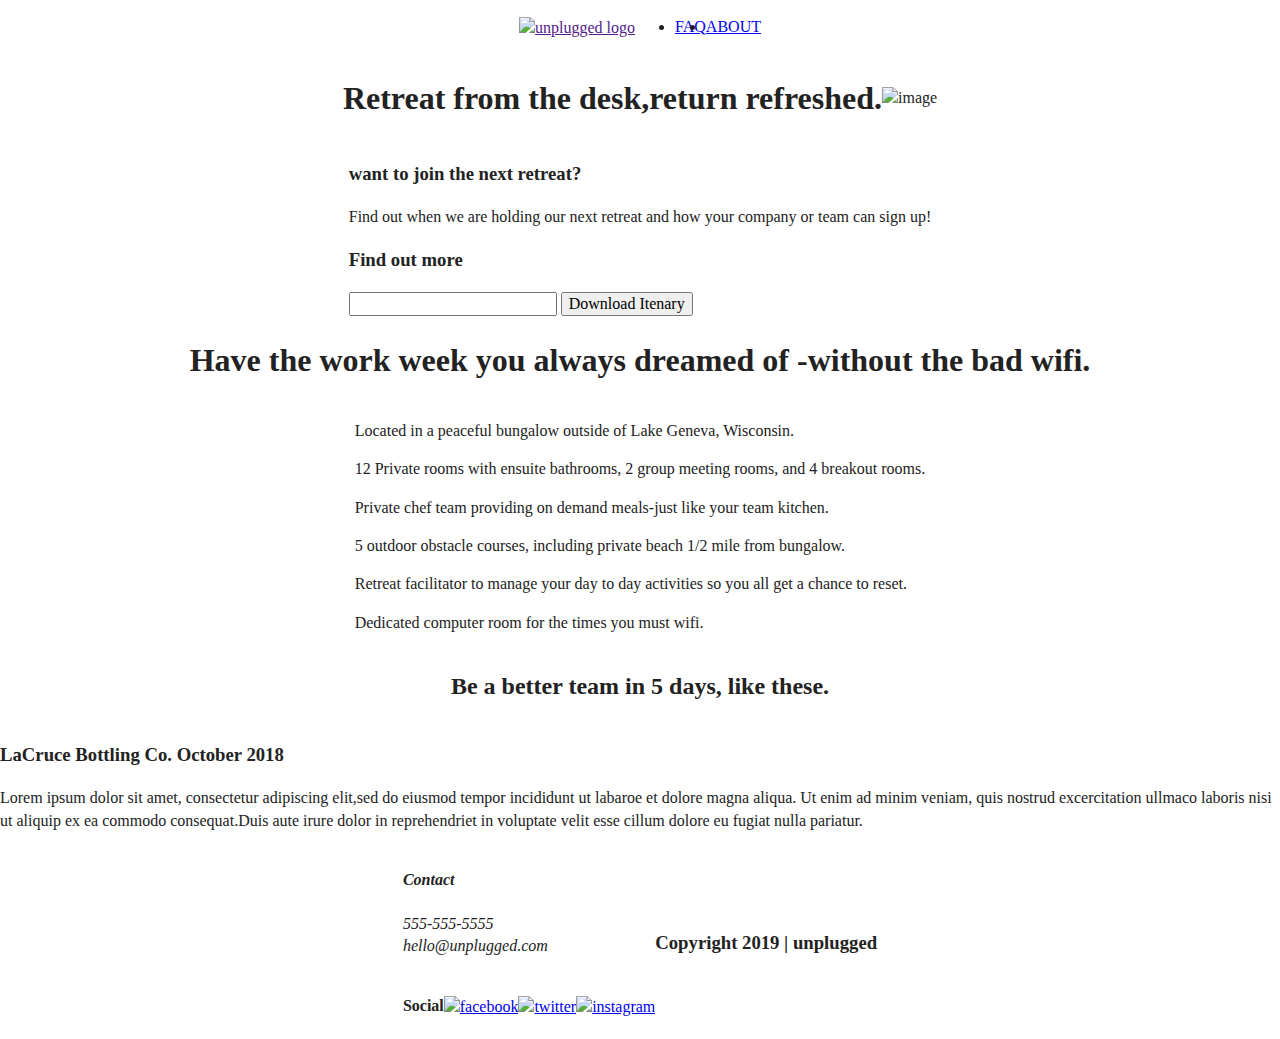
==== index.html @ a6957445 "Updated home, faq,about and css pages" ====
<!doctype html>
<html class="no-js" lang="">

<head>
  <meta charset="utf-8">
  <title></title>
  <meta name="description" content="">
  <meta name="viewport" content="width=device-width, initial-scale=1">

  <meta property="og:title" content="">
  <meta property="og:type" content="">
  <meta property="og:url" content="">
  <meta property="og:image" content="">

  <link rel="manifest" href="site.webmanifest">
  <link rel="apple-touch-icon" href="icon.png">
  <!-- Place favicon.ico in the root directory -->

  <link rel="stylesheet" href="css/normalize.css">
  <link rel="stylesheet" href="css/main.css">

  <meta name="theme-color" content="#fafafa">
</head>

<body>

        <header>    
            <div class="content-wrapper">
            <a href=""><img scr="" alt="unplugged logo"></a>  
            <div class="header-divider"></div>
            <nav>
            <ul>
                   <li><a href="faq/index.html" target="_blank">FAQ</a></li>
                   <li><a href="about/index.html" target="_blank">ABOUT</a></li>
            </ul>
            </nav>
            </div>
       </header>

        <main>

            <section class="hero-area">
                <div class="content-wrapper">  
               <h1>Retreat from the desk,return refreshed.</h1>
               <img  scr="img/image.png" alt="image"  />
               </div>
            </section>
             
              <aside>
                <div class="content-wrapper">
                  
                  <div  class="form-description">
                   <h3>want to join the next retreat?</h3>
                  <p>Find out when we are holding our next retreat and how your company or team can sign up!</p>
                  <h3>Find out more</h3>
                  <input type="text" name="name" vlue="email address">
                  <input type="button" value="Download Itenary">
                </div>
              </div>
            </aside><!-- aside content wrapper ends -->


            <section class="features">
                <div class="content-wrapper">
                  <h1>Have the work week you always dreamed of -without the bad wifi.</h1>
                      <div class="features-item"> 
                         <article>
                            <p class="fontawesome-icon"></p>
                            <p class="features-item-description">Located in a peaceful bungalow outside of Lake Geneva, Wisconsin.</p>
                         </article> 
                         
                          <article>
                            <p class="fontawesome-icon"></p>
                            <p class="features-item-description">12 Private rooms with ensuite bathrooms, 2 group meeting rooms, and 4 breakout rooms.</p>
                         </article>   

                          <article>
                            <p class="fontawesome-icon"></p>
                            <p class="features-item-description">Private chef team providing on demand meals-just like your team kitchen.</p>
                         </article>   

                          <article>
                            <p class="fontawesome-icon"></p>
                            <p class="features-item-description">5 outdoor obstacle courses, including private beach 1/2 mile from bungalow.</p>
                         </article>   

                          <article>
                            <p class="fontawesome-icon"></p>
                            <p class="features-item-description">Retreat facilitator to manage your day to day activities so you all get a chance to reset.</p>
                         </article> 

                         <article>
                            <p class="fontawesome-icon"></p>
                            <p class="features-item-description">Dedicated computer room for the times you must wifi.</p>
                         </article> 
                    </div>              
                </div>
               </section>

               <section class="reviews">
                    <div class="content-wrapper">
                      <h2>Be a better team in 5 days, like these.</h2>  
                      <article>
                        <div>
                        <h3>LaCruce Bottling Co.
                        October 2018</h3>
                        <p>
                         Lorem ipsum dolor sit amet, consectetur adipiscing elit,sed do eiusmod tempor incididunt ut labaroe et dolore magna aliqua. Ut enim ad minim veniam, quis nostrud excercitation ullmaco laboris nisi ut aliquip ex ea commodo consequat.Duis aute irure dolor in reprehendriet in voluptate velit esse cillum dolore eu fugiat nulla pariatur. 
                        </p>
                        </div>
                      </article>
                    </div>
                  </section>
  
        </main>  <!-- main wrapper -->

        <footer>   
          <div class="content-wrapper">     
            <div class="footer-content">    
                <address class="contact">
                  <h4>Contact</h4>
                   <p>
                   555-555-5555<br>
                  hello@unplugged.com
                  </p>
                </address>

                <div class="social">
                  <h4>Social</h4>
                  <div class="social-icons">   
                  <p><a href="https://www.facebook.com/" target="_blank"><img scr="img/facebook.png" alt="facebook"></a> </p>
                  <p> <a href="https://www.facebook.com/" target="_blank"><img scr="img/twitter.png" alt="twitter"></a> </p>
                  <p> <a href="https://www.facebook.com/" target="_blank"><img scr="img/instagram.png" alt="instagram"></a></p>
                  </div>
                </div><!---- Social Ends-->
           </div><!---- Footer-content ends-->

          </div> <!---- Footer content-wrapper ends-->  
          <div class="copyright">
                  <h3>Copyright 2019 | unplugged</h3>
          </div>
        </footer>


  <script src="js/vendor/modernizr-3.11.2.min.js"></script>
  <script src="js/plugins.js"></script>
  <script src="js/main.js"></script>

  <!-- Google Analytics: change UA-XXXXX-Y to be your site's ID. -->
  <script>
    window.ga = function () { ga.q.push(arguments) }; ga.q = []; ga.l = +new Date;
    ga('create', 'UA-XXXXX-Y', 'auto'); ga('set', 'anonymizeIp', true); ga('set', 'transport', 'beacon'); ga('send', 'pageview')
  </script>
  <script src="https://www.google-analytics.com/analytics.js" async></script>
</body>

</html>
---- css/main.css ----
/*! HTML5 Boilerplate v8.0.0 | MIT License | https://html5boilerplate.com/ */

/* main.css 2.1.0 | MIT License | https://github.com/h5bp/main.css#readme */
/*
 * What follows is the result of much research on cross-browser styling.
 * Credit left inline and big thanks to Nicolas Gallagher, Jonathan Neal,
 * Kroc Camen, and the H5BP dev community and team.
 */

/* ==========================================================================
   Base styles: opinionated defaults
   ========================================================================== */

html {
  color: #222;
  font-size: 1em;
  line-height: 1.4;
}

/*
 * Remove text-shadow in selection highlight:
 * https://twitter.com/miketaylr/status/12228805301
 *
 * Vendor-prefixed and regular ::selection selectors cannot be combined:
 * https://stackoverflow.com/a/16982510/7133471
 *
 * Customize the background color to match your design.
 */

::-moz-selection {
  background: #b3d4fc;
  text-shadow: none;
}

::selection {
  background: #b3d4fc;
  text-shadow: none;
}

/*
 * A better looking default horizontal rule
 */

hr {
  display: block;
  height: 1px;
  border: 0;
  border-top: 1px solid #ccc;
  margin: 1em 0;
  padding: 0;
}

/*
 * Remove the gap between audio, canvas, iframes,
 * images, videos and the bottom of their containers:
 * https://github.com/h5bp/html5-boilerplate/issues/440
 */

audio,
canvas,
iframe,
img,
svg,
video {
  vertical-align: middle;
}

/*
 * Remove default fieldset styles.
 */

fieldset {
  border: 0;
  margin: 0;
  padding: 0;
}

/*
 * Allow only vertical resizing of textareas.
 */

textarea {
  resize: vertical;
}

/* ==========================================================================
   Author's custom styles
   ========================================================================== */

   /*----------BASE HEADER AND FOOTER STYLES-----------*/

   header,
   footer {
    display: flex;
    justify-content: center;
    align-items: center;
    flex-flow: row wrap;
   }

  .content-wrapper{
    display: flex;
    justify-content: center;
    align-items: center;
    flex-flow: row wrap;
   }

   header nav {
    display: flex;
    justify-content: space-around;
    align-items: center;
    flex-flow: row wrap;
   }

   header nav ul {

    display: flex;
    justify-content: center;
    align-items: center;
   }

   footer .social{
     display: flex;
    justify-content: center;
    align-items: center;

   }

   footer .social-icons{
    display: flex;
    justify-content: center;
    align-items: center;
   }

   /*--------Main Area Base Styles----------*/

   .hero-area {
     display: flex;
    justify-content: center;
    align-items: center;
    flex-flow: row wrap;
   }

   aside {
     
    display: flex;
    justify-content: center;
    align-items: center;
    flex-flow: row wrap;
   }

   .features {
    display: flex;
    justify-content: center;
    align-items: center;
    flex-flow: row wrap;
   }

   .features-items{

    display: flex;
    justify-content: center;
    align-items: center;
    flex-flow: row wrap;
   }
   
   .reviews{
    display: flex;
    justify-content: center;
    align-items: center;
    flex-flow: row wrap;
   }


   /***-------- About Page-----****/

   .mission {

    display: flex;
    justify-content: center;
    align-items: center;
    flex-flow: row wrap;
   }

   .mission-content {

    display: flex;
    justify-content: center;
    align-items: center;
    flex-flow: row wrap;
   }

   .contact-section {
    display: flex;
    justify-content: center;
    align-items: center;
    flex-flow: row wrap;
   }

    /***-------- Faq's Page-----****/

   .faq {

    display: flex;
    justify-content: center;
    align-items: center;
    flex-flow: row wrap;
   }

   .faq-contact-wrapper{
    display: flex;
    justify-content: center;
    align-items: center;
    flex-flow: row wrap;
   }
/* ==========================================================================
   Helper classes
   ========================================================================== */

/*
 * Hide visually and from screen readers
 */

.hidden,
[hidden] {
  display: none !important;
}

/*
 * Hide only visually, but have it available for screen readers:
 * https://snook.ca/archives/html_and_css/hiding-content-for-accessibility
 *
 * 1. For long content, line feeds are not interpreted as spaces and small width
 *    causes content to wrap 1 word per line:
 *    https://medium.com/@jessebeach/beware-smushed-off-screen-accessible-text-5952a4c2cbfe
 */

.sr-only {
  border: 0;
  clip: rect(0, 0, 0, 0);
  height: 1px;
  margin: -1px;
  overflow: hidden;
  padding: 0;
  position: absolute;
  white-space: nowrap;
  width: 1px;
  /* 1 */
}

/*
 * Extends the .sr-only class to allow the element
 * to be focusable when navigated to via the keyboard:
 * https://www.drupal.org/node/897638
 */

.sr-only.focusable:active,
.sr-only.focusable:focus {
  clip: auto;
  height: auto;
  margin: 0;
  overflow: visible;
  position: static;
  white-space: inherit;
  width: auto;
}

/*
 * Hide visually and from screen readers, but maintain layout
 */

.invisible {
  visibility: hidden;
}

/*
 * Clearfix: contain floats
 *
 * For modern browsers
 * 1. The space content is one way to avoid an Opera bug when the
 *    `contenteditable` attribute is included anywhere else in the document.
 *    Otherwise it causes space to appear at the top and bottom of elements
 *    that receive the `clearfix` class.
 * 2. The use of `table` rather than `block` is only necessary if using
 *    `:before` to contain the top-margins of child elements.
 */

.clearfix::before,
.clearfix::after {
  content: " ";
  display: table;
}

.clearfix::after {
  clear: both;
}

/* ==========================================================================
   EXAMPLE Media Queries for Responsive Design.
   These examples override the primary ('mobile first') styles.
   Modify as content requires.
   ========================================================================== */

@media only screen and (min-width: 35em) {
  /* Style adjustments for viewports that meet the condition */
}

@media print,
  (-webkit-min-device-pixel-ratio: 1.25),
  (min-resolution: 1.25dppx),
  (min-resolution: 120dpi) {
  /* Style adjustments for high resolution devices */
}

/* ==========================================================================
   Print styles.
   Inlined to avoid the additional HTTP request:
   https://www.phpied.com/delay-loading-your-print-css/
   ========================================================================== */

@media print {
  *,
  *::before,
  *::after {
    background: #fff !important;
    color: #000 !important;
    /* Black prints faster */
    box-shadow: none !important;
    text-shadow: none !important;
  }

  a,
  a:visited {
    text-decoration: underline;
  }

  a[href]::after {
    content: " (" attr(href) ")";
  }

  abbr[title]::after {
    content: " (" attr(title) ")";
  }

  /*
   * Don't show links that are fragment identifiers,
   * or use the `javascript:` pseudo protocol
   */
  a[href^="#"]::after,
  a[href^="javascript:"]::after {
    content: "";
  }

  pre {
    white-space: pre-wrap !important;
  }

  pre,
  blockquote {
    border: 1px solid #999;
    page-break-inside: avoid;
  }

  /*
   * Printing Tables:
   * https://web.archive.org/web/20180815150934/http://css-discuss.incutio.com/wiki/Printing_Tables
   */
  thead {
    display: table-header-group;
  }

  tr,
  img {
    page-break-inside: avoid;
  }

  p,
  h2,
  h3 {
    orphans: 3;
    widows: 3;
  }

  h2,
  h3 {
    page-break-after: avoid;
  }
}
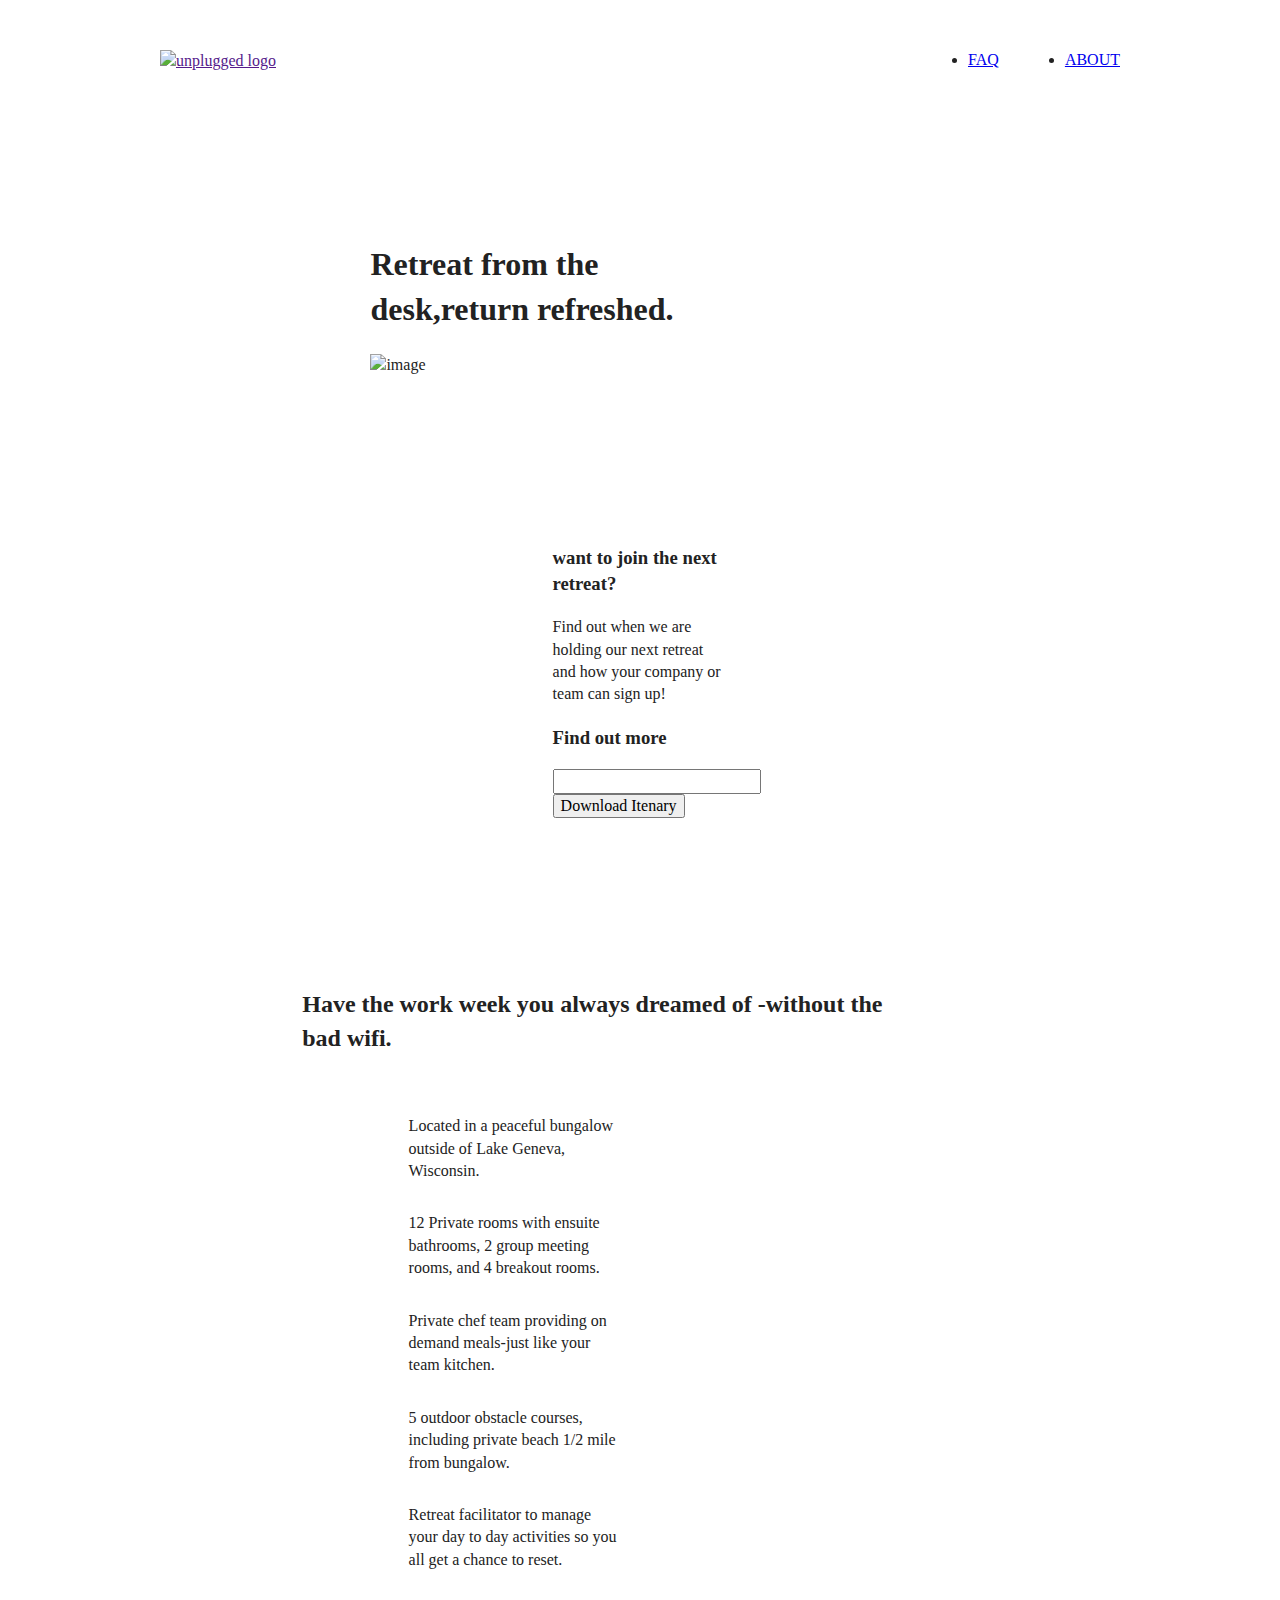
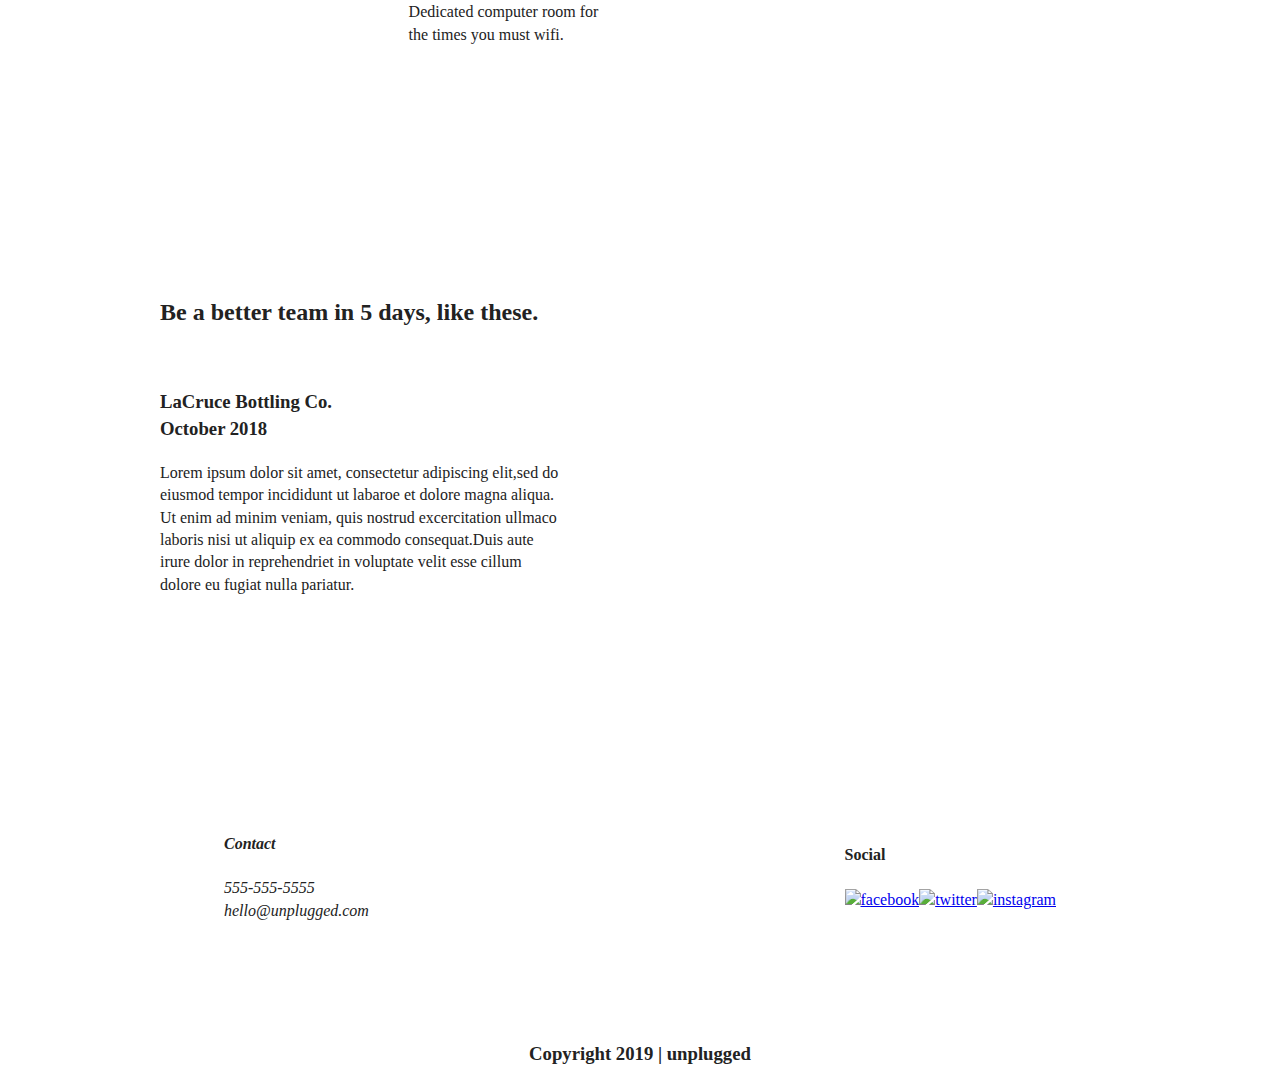
==== commit 36ff9902: "Added Desktop styles to css and modifed h2 tag in home page" ====
--- a/index.html
+++ b/index.html
@@ -62,7 +62,7 @@
 
             <section class="features">
                 <div class="content-wrapper">
-                  <h1>Have the work week you always dreamed of -without the bad wifi.</h1>
+                  <h2>Have the work week you always dreamed of -without the bad wifi.</h2>
                       <div class="features-item"> 
                          <article>
                             <p class="fontawesome-icon"></p>
--- a/css/main.css
+++ b/css/main.css
@@ -96,78 +96,134 @@
     align-items: center;
     flex-flow: row wrap;
    }
-
-  .content-wrapper{
-    display: flex;
-    justify-content: center;
-    align-items: center;
-    flex-flow: row wrap;
-   }
-
+   
+   header {
+    padding: 15px 0;
+   } 
+
+  header .content-wrapper{
+    display: flex;
+    justify-content: center;
+    align-items: center;
+    flex-flow: row wrap;
+    margin: 0;
+   }
+   
+   .header-divider{
+
+       width:100%;
+       height:1px;
+       margin:10px 0 20px 0;
+   }
    header nav {
     display: flex;
     justify-content: space-around;
     align-items: center;
     flex-flow: row wrap;
+    width:60%;
    }
 
    header nav ul {
 
     display: flex;
-    justify-content: center;
-    align-items: center;
-   }
-
-   footer .social{
-     display: flex;
-    justify-content: center;
-    align-items: center;
-
-   }
+    justify-content: space-around;
+    width: 100%;
+   }
+   
+   footer {
+    flex-direction: column;
+   }
+
+   footer p {
+    margin:0;
+   }
+   
+    footer .content-wrapper {
+    width: 55%;
+    margin:  50px 0;
+  }
+
+  footer.contact {
+    margin-bottom: 50px;
+  }
 
    footer .social-icons{
     display: flex;
-    justify-content: center;
-    align-items: center;
+    justify-content: space-around;
+    align-items: center;
+   }
+
+   footer .social-icons p {
+    display: flex;
+    justify-content: space-around;
+    align-items: center;
+   }
+
+   footer.copyright {
+    margin: 20px 0;
+
    }
 
    /*--------Main Area Base Styles----------*/
-
+   
+   /********Hero Area******/
    .hero-area {
      display: flex;
     justify-content: center;
-    align-items: center;
-    flex-flow: row wrap;
-   }
-
-   aside {
-     
-    display: flex;
-    justify-content: center;
-    align-items: center;
-    flex-flow: row wrap;
-   }
-
+    flex-flow: row wrap;
+   }
+   
+   /******Aside Area******/
+   aside {   
+    display: flex;
+    justify-content: center;
+    align-items: center;
+    flex-flow: row wrap;
+   }
+    
+
+    /*****Features******/
    .features {
     display: flex;
     justify-content: center;
-    align-items: center;
-    flex-flow: row wrap;
-   }
-
-   .features-items{
-
-    display: flex;
-    justify-content: center;
-    align-items: center;
-    flex-flow: row wrap;
-   }
-   
+    flex-flow: row wrap;
+   }
+   
+   .features h2 {
+    margin-bottom: 60px;
+   } 
+
+   .features article{
+    width: 63%;
+    margin: 30px 0;
+   }
+
+   .features .features-items{
+
+    display: flex;
+    justify-content: center;
+    align-items: center;
+    flex-flow: row wrap;
+   }
+   
+   .features p{
+    margin: 0;
+   }
+
+   /******Reviews********/
    .reviews{
     display: flex;
     justify-content: center;
-    align-items: center;
-    flex-flow: row wrap;
+    flex-flow: row wrap;
+   }
+   
+   .reviews h2 {
+    margin-bottom: 40px;
+   }
+   
+   .reviews h3 {
+    width:55%;
+    margin: 20px 0;
    }
 
 
@@ -181,22 +237,17 @@
     flex-flow: row wrap;
    }
 
-   .mission-content {
-
-    display: flex;
-    justify-content: center;
-    align-items: center;
-    flex-flow: row wrap;
-   }
-
    .contact-section {
     display: flex;
     justify-content: center;
     align-items: center;
     flex-flow: row wrap;
    }
-
-    /***-------- Faq's Page-----****/
+   
+   .contact-content p {
+  margin: 0;
+} 
+  /***-------- Faq's Page-----****/
 
    .faq {
 
@@ -206,12 +257,21 @@
     flex-flow: row wrap;
    }
 
-   .faq-contact-wrapper{
-    display: flex;
-    justify-content: center;
-    align-items: center;
-    flex-flow: row wrap;
-   }
+   .faq .contact-wrapper{
+    margin: 50px 0 0 0;
+    display: flex;
+    justify-content: center;
+    align-items: center;
+    flex-flow: row wrap;
+   }
+
+   .faq h2 {
+  margin-bottom: 40px;
+}
+
+.faq-content {
+  margin-bottom: 50px;
+}
 /* ==========================================================================
    Helper classes
    ========================================================================== */
@@ -300,15 +360,197 @@
    Modify as content requires.
    ========================================================================== */
 
-@media only screen and (min-width: 35em) {
-  /* Style adjustments for viewports that meet the condition */
-}
-
-@media print,
-  (-webkit-min-device-pixel-ratio: 1.25),
-  (min-resolution: 1.25dppx),
-  (min-resolution: 120dpi) {
-  /* Style adjustments for high resolution devices */
+@media only screen and (min-width:768px){
+
+  /*TABLET STYLES GO HERE*/
+
+   .content-wrapper {
+        max-width: 640px;
+        margin: 100px 0;
+    }
+
+    /* Header */
+ 
+    header {
+      
+       justify-content: space-around;
+       padding: 33px 0;
+    }
+ 
+    header .content-wrapper {
+        width:100%;
+        justify-content: space-between;
+    }
+ 
+    header nav {
+      
+        width:20%; 
+    }
+ 
+    header nav ul {
+     justify-content: space-between;
+    }
+ 
+    .header-divider {
+        display: none;
+    }
+ 
+    /* Hero Area */
+ 
+    /* Aside */
+    aside .content-wrapper {
+        margin: 50px 0;
+        display: flex;
+        justify-content: space-between;
+        flex-flow:row wrap; 
+    }
+ 
+    aside .content-wrapper .form-description,
+    aside .content-wrapper .form {        
+        width: 40%;       
+        margin: 0;
+    }
+ 
+    /* Features */
+ 
+    .features article {
+      display: flex;
+      justify-content: center;
+      align-items: center;
+      flex-flow: column; wrap;
+      flex-basis: 50%;
+ 
+    }
+ 
+    .features .features-item-description {
+        width: 50%;
+    }
+ 
+    /* Reviews */
+    .reviews article {
+
+      display: flex;
+      justify-content: space-between;
+ 
+    }
+    
+    .reviews article div {
+        width: 49%;       
+    }
+ 
+    /* Footer */
+    footer .content-wrapper {
+        width: 65%;
+        margin: 100px 0;
+    }
+    
+    .footer-content {
+
+      display: flex;
+      justify-content: space-between;
+      align-items: center;
+    }
+ 
+    footer .contact {
+        margin-bottom: 0;
+    }
+ 
+    footer .copyright{
+
+      }
+
+     /*About Page*/
+
+     .mission-content {
+        display:flex;
+        justify-content: space-between;
+        align-items: center;
+        padding-top: 20px;
+    }
+ 
+    .mission-content p {
+        width: 45%;
+    }
+ 
+    .contact-section .content-wrapper h2 {
+        width:80%;
+    }
+ 
+    .contact-content {
+        display:flex;
+        justify-content:space-between;
+        align-items:flex-start;
+      }
+
+      /*Faq Page*/
+
+      .faq .content-wrapper {
+        justify-content: space-between;
+    }
+    
+    .faq-content {
+        flex-basis: 40%;
+    }
+
+    .faq h2 {
+        width: 100%;
+    }
+}
+
+
+
+@media only screen and (min-width:1200px){
+  /*Desktop Styles Go Here*/
+
+ .content-wrapper {
+         max-width: 960px;
+    }
+ 
+     /* Hero */
+    .hero-area h1 {
+        width: 60%;
+    }
+ 
+    /* Aside */
+    aside .content-wrapper {
+        justify-content:space-around;
+    }
+ 
+    aside .content-wrapper .form-description,
+    aside .content-wrapper .form {
+        width:30%;
+    }
+ 
+    /* Features */
+    .features h2 {
+        width:90%; 
+    }
+ 
+    .features article {
+        flex-basis: 33%;
+    }
+ 
+    /* Reviews */ 
+    .reviews article div {
+        width: 42%;
+    }
+ 
+/* ==========================================================================
+   About Page
+   ========================================================================== */
+    .mission h2,
+    .contact-section .content-wrapper h2 {
+        width: 95%;
+    }
+ 
+/* ==========================================================================
+   FAQ Page
+   ========================================================================== */
+    .faq h2 {
+        width: 100%;
+    }
+ 
+
 }
 
 /* ==========================================================================
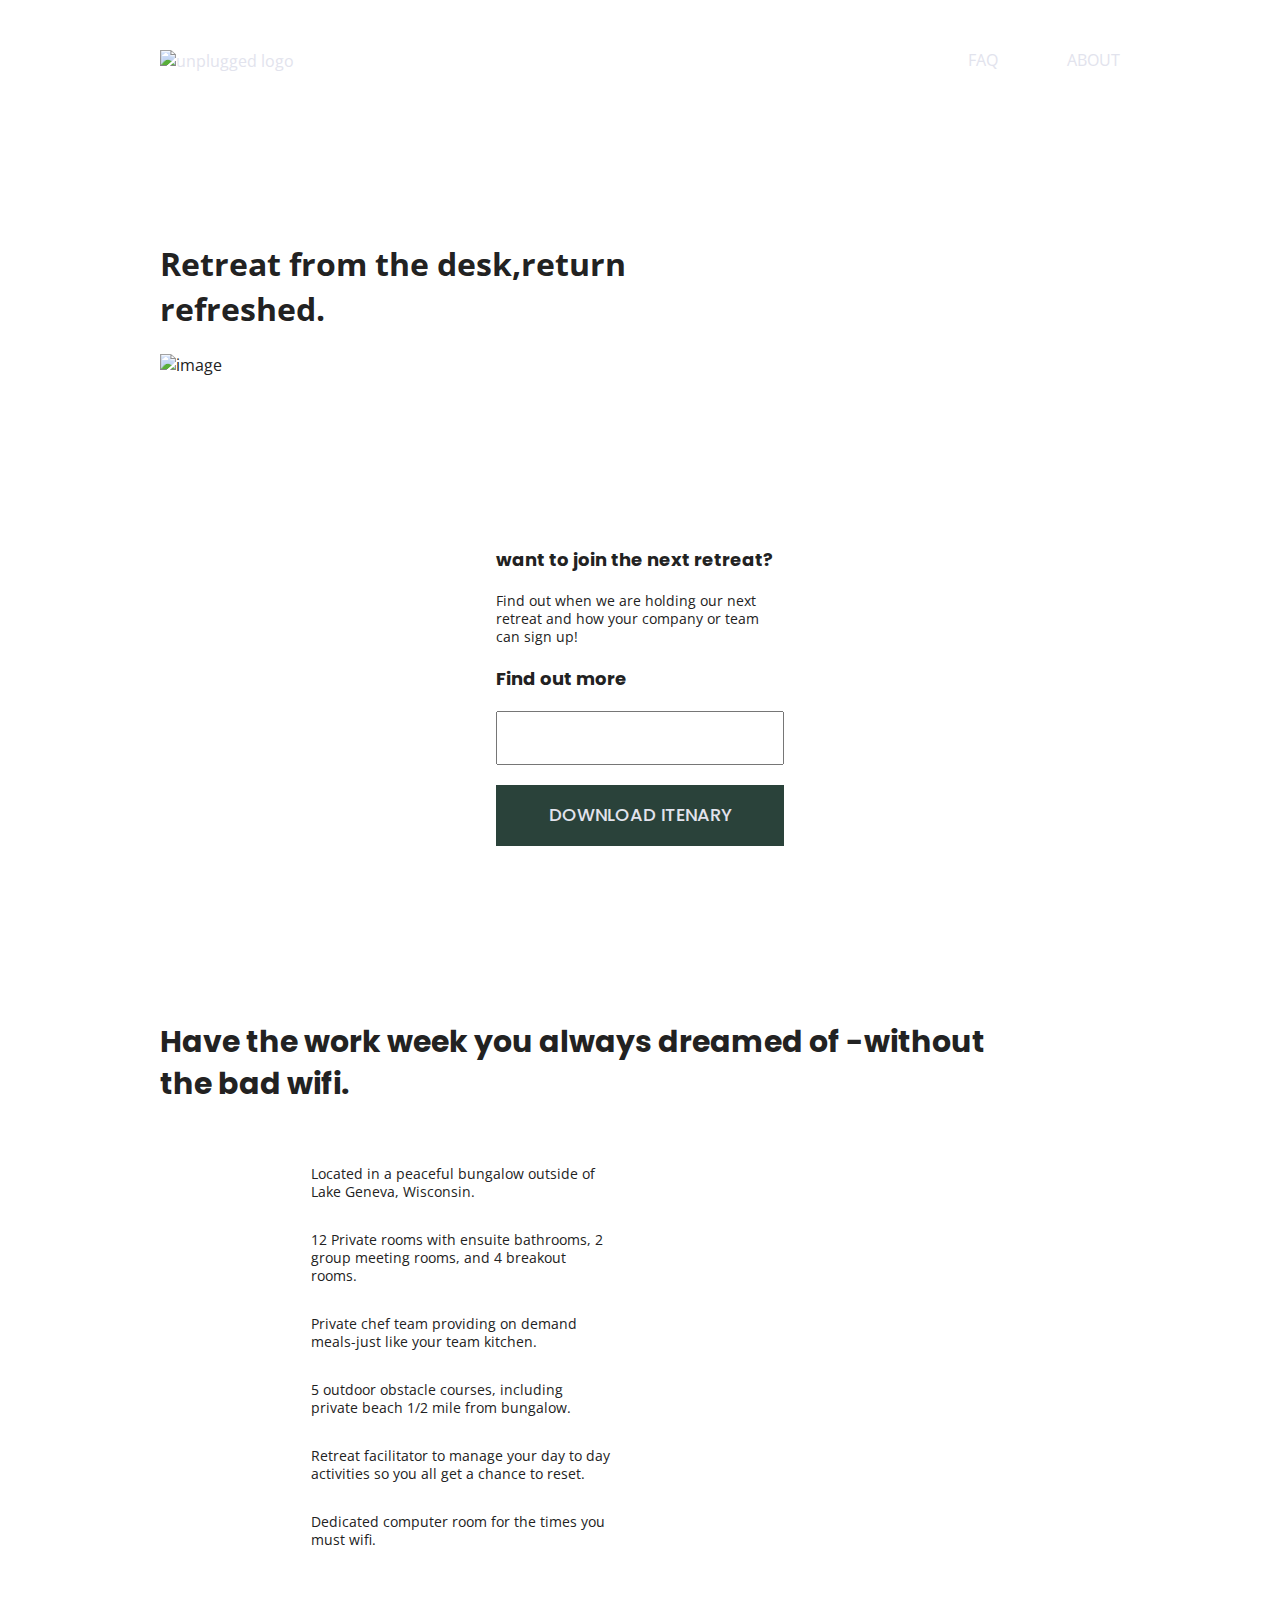
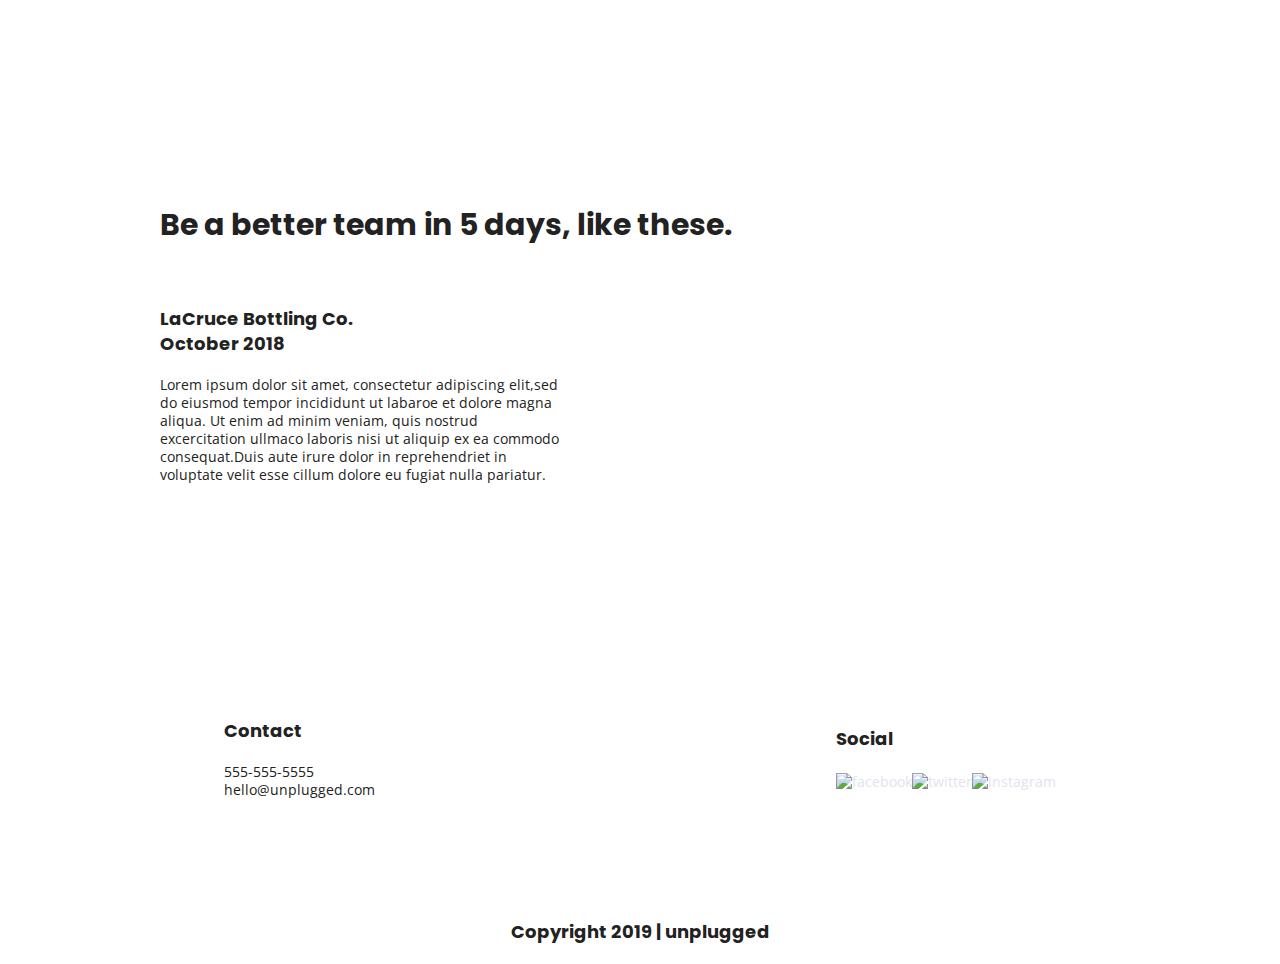
==== commit effb5967: "Added Styles to css" ====
--- a/index.html
+++ b/index.html
@@ -20,6 +20,8 @@
   <link rel="stylesheet" href="css/main.css">
 
   <meta name="theme-color" content="#fafafa">
+  <!-- Google Fonts -->
+<link href="https://fonts.googleapis.com/css?family=Open+Sans:400,700|Poppins:500,700" rel="stylesheet">
 </head>
 
 <body>
--- a/css/main.css
+++ b/css/main.css
@@ -86,6 +86,68 @@
 /* ==========================================================================
    Author's custom styles
    ========================================================================== */
+
+   /* General Styles */
+ 
+html {
+  font-size: 16px;
+}
+ 
+body {
+    font-family: 'Open Sans', sans-serif;
+    font-size: 1em;
+    text-align: left;
+}
+ 
+ul, 
+ol {
+ 
+ list-style: none;
+}
+ 
+a {
+   color: #e2e3ed;
+   text-decoration: none;
+  
+}
+ 
+h2 {
+   font-family: 'Poppins', sans-serif;
+   font-size: 1.875em;
+}
+ 
+h3, 
+h4 {
+  font-family: 'Poppins', sans-serif;
+  margin:20px 0;
+  font-size: 1.125em;
+}
+ 
+p {
+  font-size: 0.875em;
+  line-height: 1.285;
+  
+}
+ 
+img {
+ 
+}
+ 
+figure {
+ 
+}
+ 
+address {
+
+  font-style: normal;
+ 
+}
+ 
+.content-wrapper {
+  width:90%;
+  margin:50px 0;
+ 
+}
 
    /*----------BASE HEADER AND FOOTER STYLES-----------*/
 
@@ -354,6 +416,32 @@
   clear: both;
 }
 
+aside .form {
+  margin-top: 30px;
+}
+ 
+input[type=text] {
+  box-sizing: border-box;
+  width: 100%;
+  color: #2a423a;
+  font-style: italic;
+  padding: 1em;
+}
+ 
+input[type=button] {
+  width: 100%;
+  padding: 20px 0;
+  margin-top: 20px;
+  background-color: #2a423a;
+  font-family: 'Poppins', Helvetica, Arial, sans-serif;
+  font-weight: 500;
+  font-size: 1.125em;
+  color: #e2e3ed;
+  border: none;
+  text-align: center;
+  text-transform: uppercase;
+}
+
 /* ==========================================================================
    EXAMPLE Media Queries for Responsive Design.
    These examples override the primary ('mobile first') styles.
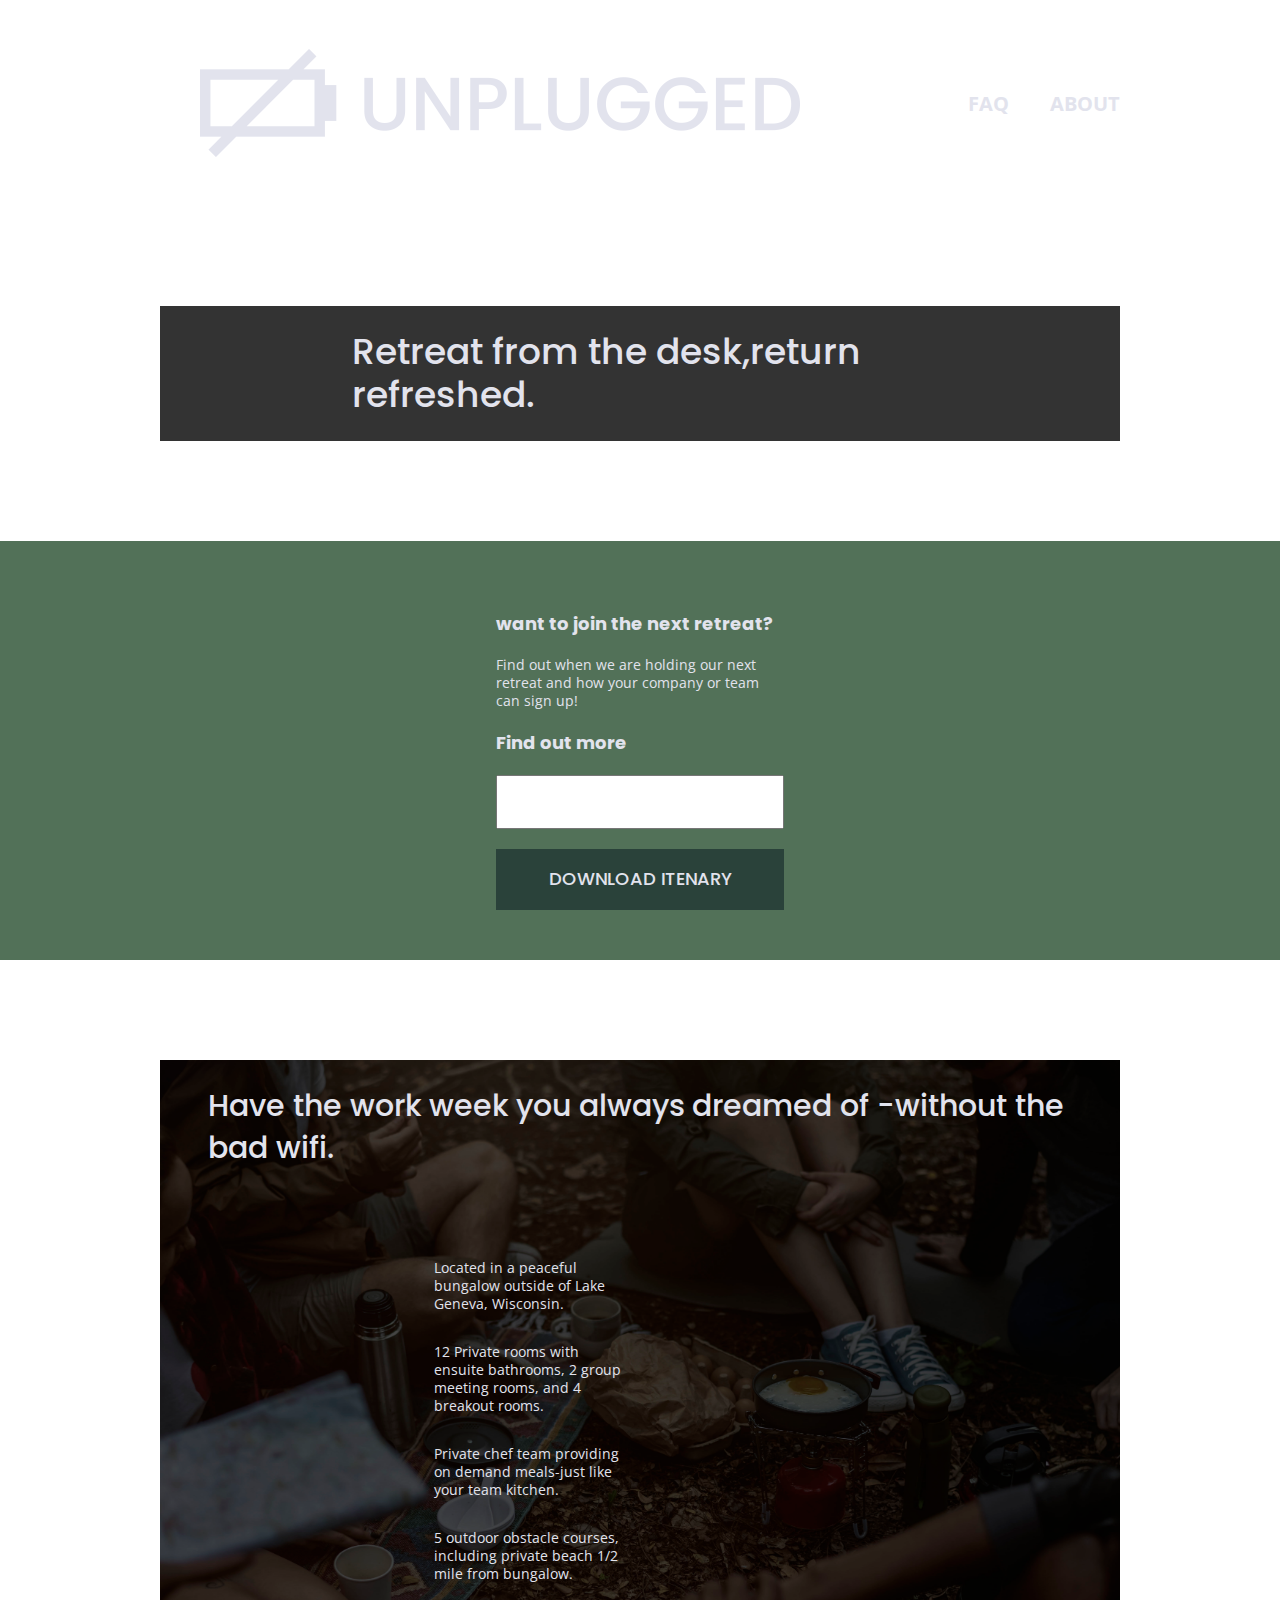
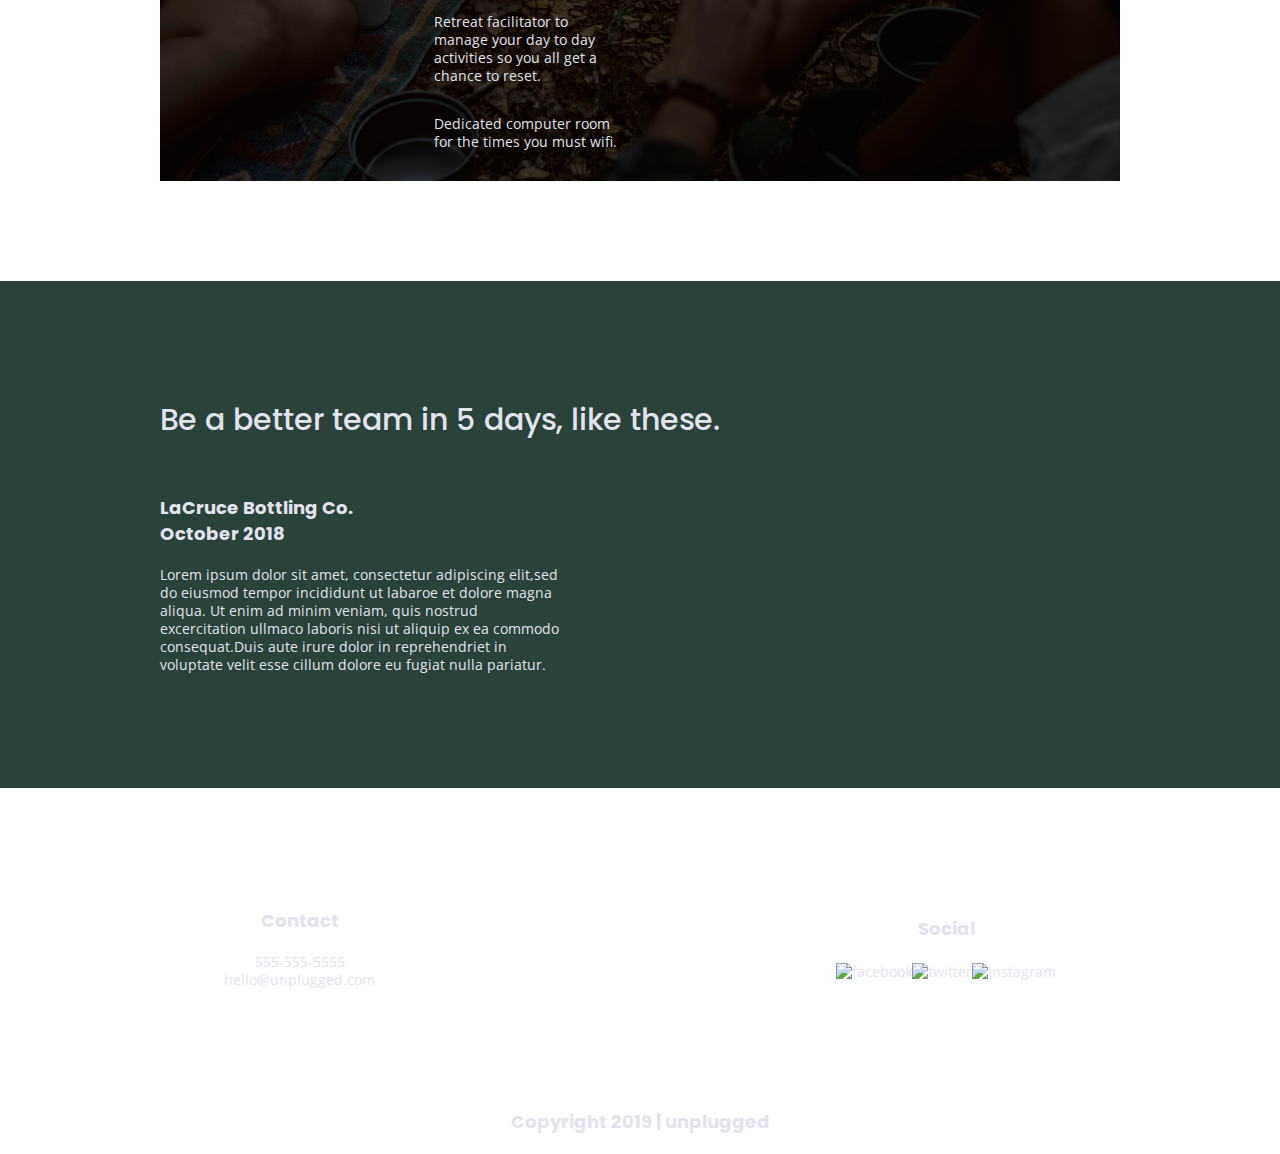
==== commit 9d925d7c: "Adding Image Styles and Images" ====
--- a/index.html
+++ b/index.html
@@ -28,7 +28,9 @@
 
         <header>    
             <div class="content-wrapper">
-            <a href=""><img scr="" alt="unplugged logo"></a>  
+              <figure>
+            <a href=""><img src="img/unpluggedlogo.png" alt="unplugged logo"></a> 
+            </figure> 
             <div class="header-divider"></div>
             <nav>
             <ul>
@@ -43,8 +45,7 @@
 
             <section class="hero-area">
                 <div class="content-wrapper">  
-               <h1>Retreat from the desk,return refreshed.</h1>
-               <img  scr="img/image.png" alt="image"  />
+               <h1>Retreat from the desk,return refreshed.</h1>         
                </div>
             </section>
              
@@ -130,9 +131,9 @@
                 <div class="social">
                   <h4>Social</h4>
                   <div class="social-icons">   
-                  <p><a href="https://www.facebook.com/" target="_blank"><img scr="img/facebook.png" alt="facebook"></a> </p>
-                  <p> <a href="https://www.facebook.com/" target="_blank"><img scr="img/twitter.png" alt="twitter"></a> </p>
-                  <p> <a href="https://www.facebook.com/" target="_blank"><img scr="img/instagram.png" alt="instagram"></a></p>
+                  <p><a href="https://www.facebook.com/" target="_blank"><img src="img/facebook.png" alt="facebook"></a> </p>
+                  <p> <a href="https://www.facebook.com/" target="_blank"><img src="" ="img/twitter.png" alt="twitter"></a> </p>
+                  <p> <a href="https://www.facebook.com/" target="_blank"><img src="img/instagram.png" alt="instagram"></a></p>
                   </div>
                 </div><!---- Social Ends-->
            </div><!---- Footer-content ends-->
--- a/css/main.css
+++ b/css/main.css
@@ -96,13 +96,14 @@
 body {
     font-family: 'Open Sans', sans-serif;
     font-size: 1em;
+    color: #e2e3ed;
     text-align: left;
 }
  
 ul, 
 ol {
  
- list-style: none;
+ list-style-type: none;
 }
  
 a {
@@ -113,6 +114,7 @@
  
 h2 {
    font-family: 'Poppins', sans-serif;
+   font-weight: 500;
    font-size: 1.875em;
 }
  
@@ -121,6 +123,7 @@
   font-family: 'Poppins', sans-serif;
   margin:20px 0;
   font-size: 1.125em;
+  margin: 20px 0;
 }
  
 p {
@@ -130,7 +133,7 @@
 }
  
 img {
- 
+ width:100%;
 }
  
 figure {
@@ -173,16 +176,22 @@
    
    .header-divider{
 
+       background: #3a3a3a; 
        width:100%;
        height:1px;
        margin:10px 0 20px 0;
    }
    header nav {
+
+    width: 60%;
+    font-size: 1.125em;
+    font-weight: 700;
+    text-transform: uppercase;
     display: flex;
     justify-content: space-around;
     align-items: center;
     flex-flow: row wrap;
-    width:60%;
+
    }
 
    header nav ul {
@@ -192,7 +201,13 @@
     width: 100%;
    }
    
+   header nav ul li {
+   font-size: 1.125em;
+   }
+
+
    footer {
+    text-align: center;
     flex-direction: column;
    }
 
@@ -217,7 +232,7 @@
 
    footer .social-icons p {
     display: flex;
-    justify-content: space-around;
+    justify-content: center;
     align-items: center;
    }
 
@@ -235,191 +250,37 @@
     flex-flow: row wrap;
    }
    
+   .hero-area h1 {
+  font-size: 2.25em;
+  font-family: 'Poppins', Helvetica, Arial, sans-serif;
+  font-weight: 500; 
+  line-height: 1.2; 
+  }
+   
+  .hero-area .content-wrapper {
+    
+    background: url('../img/bridge.jpg') center no-repeat #333;
+    background-size: cover; 
+    display: flex;
+    justify-content: center;
+    flex-flow: row wrap; 
+
+   }
+
+
    /******Aside Area******/
-   aside {   
+   aside {  
+    background-color: #527158;  
     display: flex;
     justify-content: center;
     align-items: center;
     flex-flow: row wrap;
    }
     
-
-    /*****Features******/
-   .features {
-    display: flex;
-    justify-content: center;
-    flex-flow: row wrap;
-   }
-   
-   .features h2 {
-    margin-bottom: 60px;
-   } 
-
-   .features article{
-    width: 63%;
-    margin: 30px 0;
-   }
-
-   .features .features-items{
-
-    display: flex;
-    justify-content: center;
-    align-items: center;
-    flex-flow: row wrap;
-   }
-   
-   .features p{
-    margin: 0;
-   }
-
-   /******Reviews********/
-   .reviews{
-    display: flex;
-    justify-content: center;
-    flex-flow: row wrap;
-   }
-   
-   .reviews h2 {
-    margin-bottom: 40px;
-   }
-   
-   .reviews h3 {
-    width:55%;
-    margin: 20px 0;
-   }
-
-
-   /***-------- About Page-----****/
-
-   .mission {
-
-    display: flex;
-    justify-content: center;
-    align-items: center;
-    flex-flow: row wrap;
-   }
-
-   .contact-section {
-    display: flex;
-    justify-content: center;
-    align-items: center;
-    flex-flow: row wrap;
-   }
-   
-   .contact-content p {
-  margin: 0;
-} 
-  /***-------- Faq's Page-----****/
-
-   .faq {
-
-    display: flex;
-    justify-content: center;
-    align-items: center;
-    flex-flow: row wrap;
-   }
-
-   .faq .contact-wrapper{
-    margin: 50px 0 0 0;
-    display: flex;
-    justify-content: center;
-    align-items: center;
-    flex-flow: row wrap;
-   }
-
-   .faq h2 {
-  margin-bottom: 40px;
-}
-
-.faq-content {
-  margin-bottom: 50px;
-}
-/* ==========================================================================
-   Helper classes
-   ========================================================================== */
-
-/*
- * Hide visually and from screen readers
- */
-
-.hidden,
-[hidden] {
-  display: none !important;
-}
-
-/*
- * Hide only visually, but have it available for screen readers:
- * https://snook.ca/archives/html_and_css/hiding-content-for-accessibility
- *
- * 1. For long content, line feeds are not interpreted as spaces and small width
- *    causes content to wrap 1 word per line:
- *    https://medium.com/@jessebeach/beware-smushed-off-screen-accessible-text-5952a4c2cbfe
- */
-
-.sr-only {
-  border: 0;
-  clip: rect(0, 0, 0, 0);
-  height: 1px;
-  margin: -1px;
-  overflow: hidden;
-  padding: 0;
-  position: absolute;
-  white-space: nowrap;
-  width: 1px;
-  /* 1 */
-}
-
-/*
- * Extends the .sr-only class to allow the element
- * to be focusable when navigated to via the keyboard:
- * https://www.drupal.org/node/897638
- */
-
-.sr-only.focusable:active,
-.sr-only.focusable:focus {
-  clip: auto;
-  height: auto;
-  margin: 0;
-  overflow: visible;
-  position: static;
-  white-space: inherit;
-  width: auto;
-}
-
-/*
- * Hide visually and from screen readers, but maintain layout
- */
-
-.invisible {
-  visibility: hidden;
-}
-
-/*
- * Clearfix: contain floats
- *
- * For modern browsers
- * 1. The space content is one way to avoid an Opera bug when the
- *    `contenteditable` attribute is included anywhere else in the document.
- *    Otherwise it causes space to appear at the top and bottom of elements
- *    that receive the `clearfix` class.
- * 2. The use of `table` rather than `block` is only necessary if using
- *    `:before` to contain the top-margins of child elements.
- */
-
-.clearfix::before,
-.clearfix::after {
-  content: " ";
-  display: table;
-}
-
-.clearfix::after {
-  clear: both;
-}
-
-aside .form {
+   aside .form{
   margin-top: 30px;
 }
- 
+
 input[type=text] {
   box-sizing: border-box;
   width: 100%;
@@ -427,7 +288,7 @@
   font-style: italic;
   padding: 1em;
 }
- 
+
 input[type=button] {
   width: 100%;
   padding: 20px 0;
@@ -442,6 +303,223 @@
   text-transform: uppercase;
 }
 
+    /*****Features******/
+    .features .content-wrapper {
+    
+    background: url('../img/unsplash.jpg') center no-repeat #333;
+    background-size: cover; 
+    display: flex;
+    justify-content: center;
+    flex-flow:row wrap; 
+
+   }
+   .features {
+    display: flex;
+    justify-content: center;
+    flex-flow: row wrap;
+   }
+   
+   .features h2 {
+    margin-bottom: 60px;
+   } 
+
+   .features article{
+    width: 63%;
+    margin: 30px 0;
+   }
+
+   .features .features-items{
+
+    display: flex;
+    justify-content: center;
+    align-items: center;
+    flex-flow: row wrap;
+   }
+   
+   .features p{
+    margin: 0;
+   }
+
+   /******Reviews********/
+   .reviews{
+    background-color: #2a423a;
+    display: flex;
+    justify-content: center;
+    flex-flow: row wrap;
+   }
+   
+   .reviews h2 {
+    margin-bottom: 40px;
+    line-height: 1;
+   }
+   
+   .reviews h3 {
+    width:55%;
+    margin: 20px 0;
+   }
+
+
+   /***-------- About Page-----****/
+
+   .mission {
+    
+    background-color: #527158;
+    display: flex;
+    justify-content: center;
+    align-items: center;
+    flex-flow: row wrap;
+   }
+
+   .contact-section {
+    background-color: #2a423a;
+    display: flex;
+    justify-content: center;
+    align-items: center;
+    flex-flow: row wrap;
+   }
+   
+   .contact-content p {
+  margin: 0;
+} 
+  /***-------- Faq's Page-----****/
+
+   .faq {
+    
+    background-color: #527158;
+    display: flex;
+    justify-content: center;
+    align-items: center;
+    flex-flow: row wrap;
+   }
+
+   .faq .contact-wrapper{
+    margin: 50px 0 0 0;
+    display: flex;
+    justify-content: center;
+    align-items: center;
+    flex-flow: row wrap;
+   }
+
+   .faq h2 {
+  margin-bottom: 40px;
+  line-height: 1;
+}
+
+.faq-content {
+  margin-bottom: 50px;
+}
+.faq-content h4 {
+  line-height: 1.333;
+}
+
+/* ==========================================================================
+   Helper classes
+   ========================================================================== */
+
+/*
+ * Hide visually and from screen readers
+ */
+
+.hidden,
+[hidden] {
+  display: none !important;
+}
+
+/*
+ * Hide only visually, but have it available for screen readers:
+ * https://snook.ca/archives/html_and_css/hiding-content-for-accessibility
+ *
+ * 1. For long content, line feeds are not interpreted as spaces and small width
+ *    causes content to wrap 1 word per line:
+ *    https://medium.com/@jessebeach/beware-smushed-off-screen-accessible-text-5952a4c2cbfe
+ */
+
+.sr-only {
+  border: 0;
+  clip: rect(0, 0, 0, 0);
+  height: 1px;
+  margin: -1px;
+  overflow: hidden;
+  padding: 0;
+  position: absolute;
+  white-space: nowrap;
+  width: 1px;
+  /* 1 */
+}
+
+/*
+ * Extends the .sr-only class to allow the element
+ * to be focusable when navigated to via the keyboard:
+ * https://www.drupal.org/node/897638
+ */
+
+.sr-only.focusable:active,
+.sr-only.focusable:focus {
+  clip: auto;
+  height: auto;
+  margin: 0;
+  overflow: visible;
+  position: static;
+  white-space: inherit;
+  width: auto;
+}
+
+/*
+ * Hide visually and from screen readers, but maintain layout
+ */
+
+.invisible {
+  visibility: hidden;
+}
+
+/*
+ * Clearfix: contain floats
+ *
+ * For modern browsers
+ * 1. The space content is one way to avoid an Opera bug when the
+ *    `contenteditable` attribute is included anywhere else in the document.
+ *    Otherwise it causes space to appear at the top and bottom of elements
+ *    that receive the `clearfix` class.
+ * 2. The use of `table` rather than `block` is only necessary if using
+ *    `:before` to contain the top-margins of child elements.
+ */
+
+.clearfix::before,
+.clearfix::after {
+  content: " ";
+  display: table;
+}
+
+.clearfix::after {
+  clear: both;
+}
+
+aside .form {
+  margin-top: 30px;
+}
+ 
+input[type=text] {
+  box-sizing: border-box;
+  width: 100%;
+  color: #2a423a;
+  font-style: italic;
+  padding: 1em;
+}
+ 
+input[type=button] {
+  width: 100%;
+  padding: 20px 0;
+  margin-top: 20px;
+  background-color: #2a423a;
+  font-family: 'Poppins', Helvetica, Arial, sans-serif;
+  font-weight: 500;
+  font-size: 1.125em;
+  color: #e2e3ed;
+  border: none;
+  text-align: center;
+  text-transform: uppercase;
+}
+
 /* ==========================================================================
    EXAMPLE Media Queries for Responsive Design.
    These examples override the primary ('mobile first') styles.
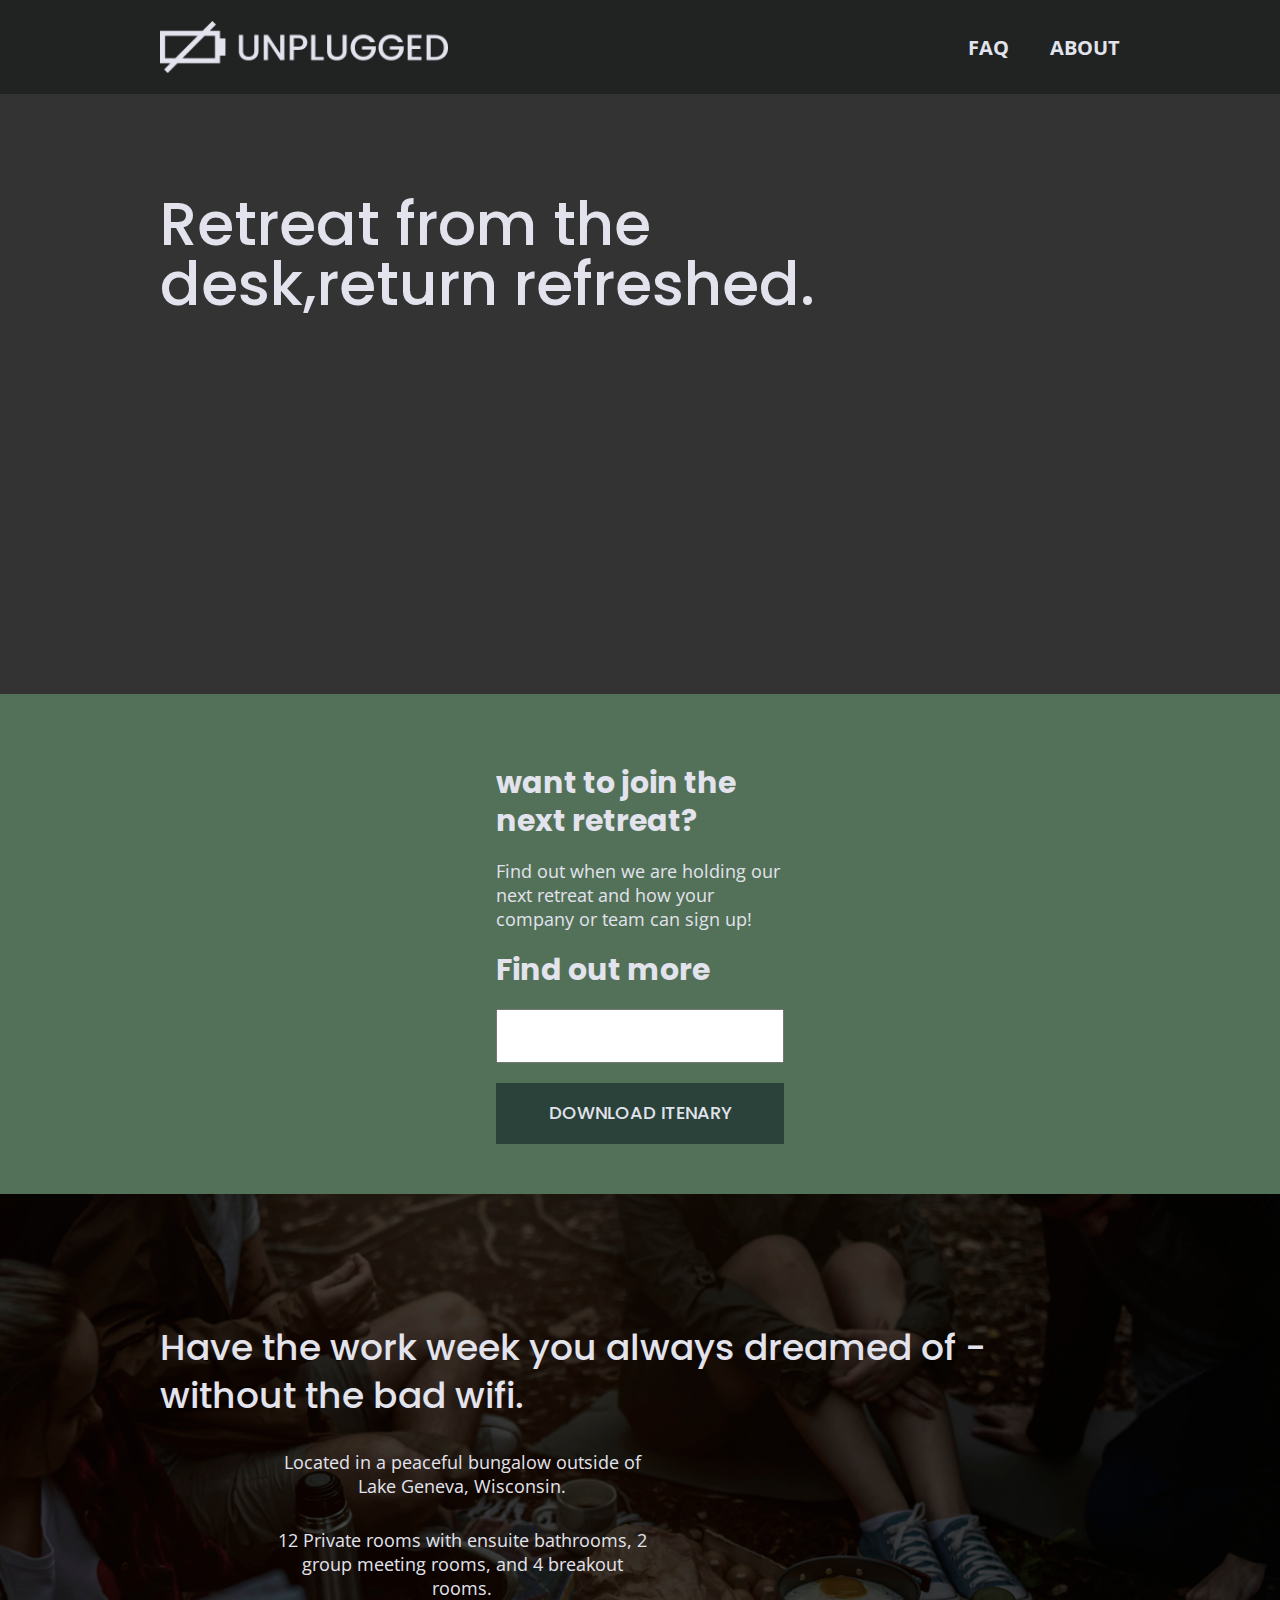
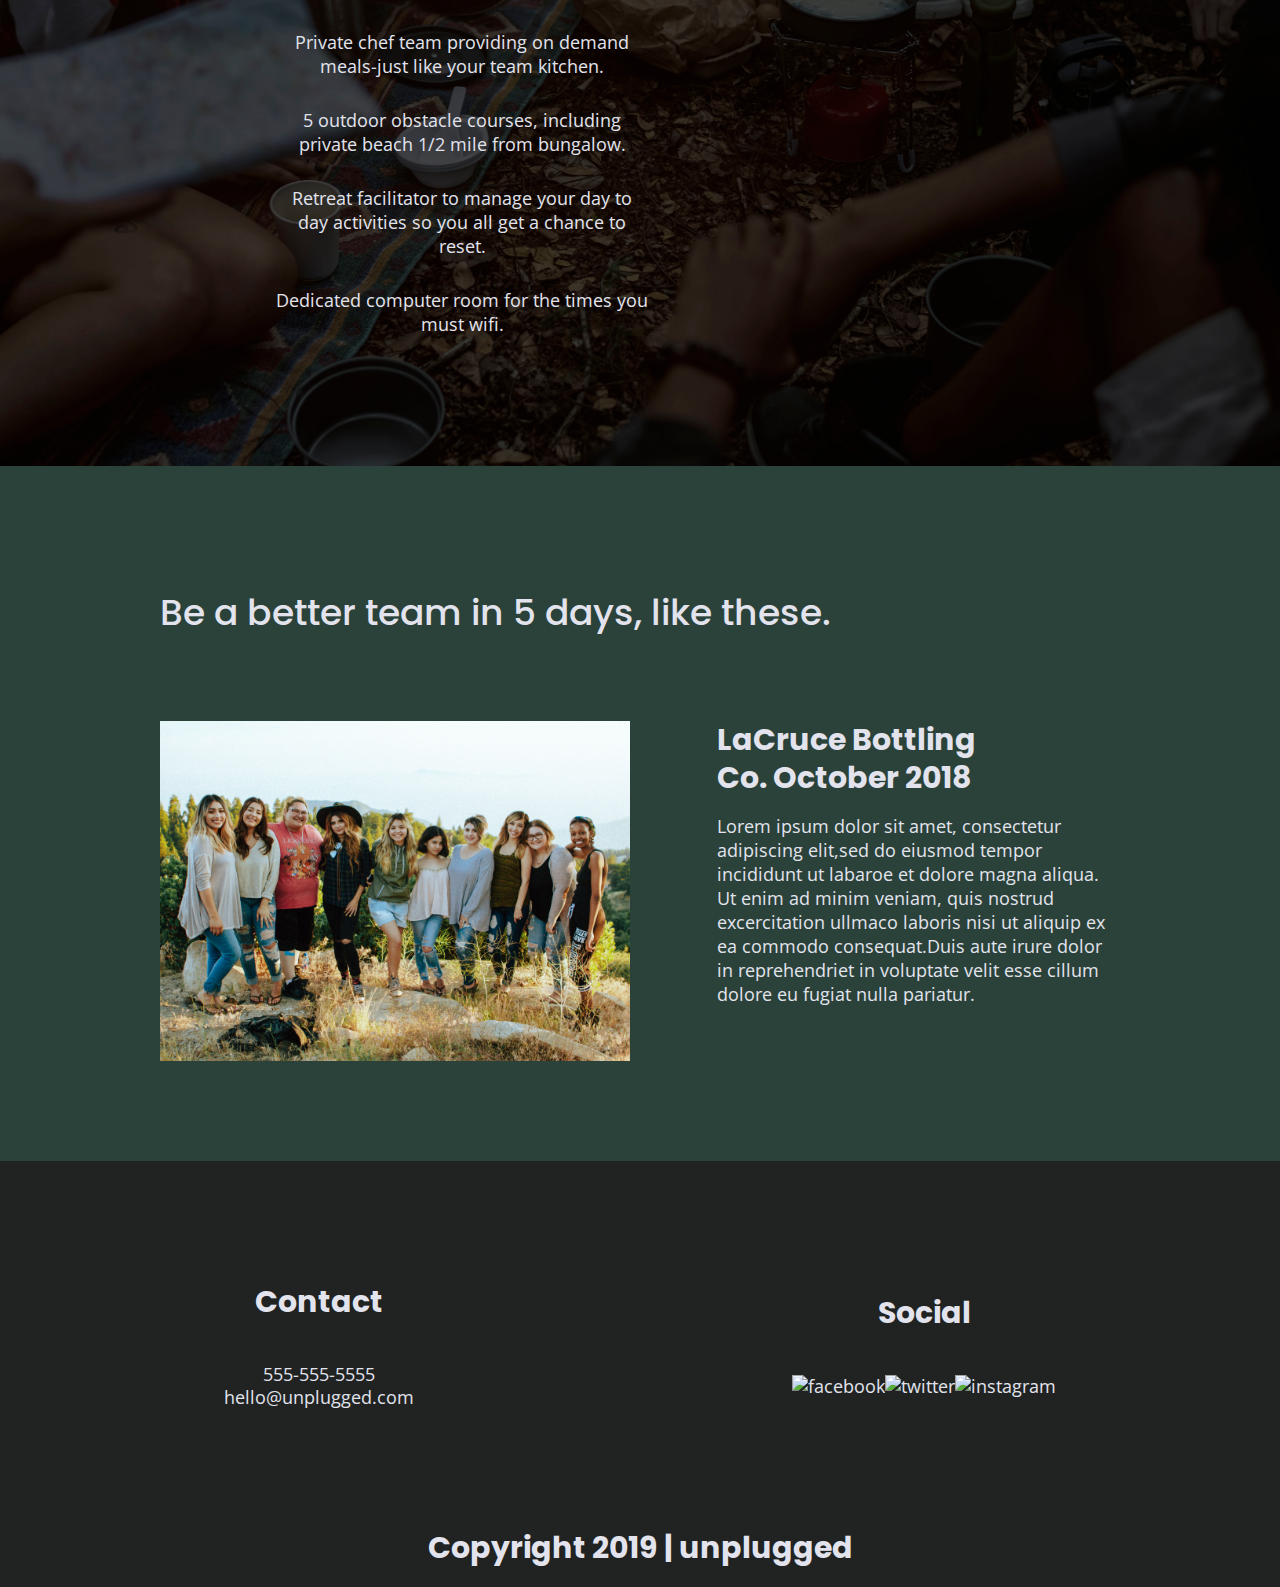
==== commit 4da8667c: "Updated Image Styles" ====
--- a/index.html
+++ b/index.html
@@ -104,7 +104,11 @@
                     <div class="content-wrapper">
                       <h2>Be a better team in 5 days, like these.</h2>  
                       <article>
+                         <figure>
+                          <img src="img/team-lopez.jpg" alt="Team-Image">
+                        </figure>
                         <div>
+                       
                         <h3>LaCruce Bottling Co.
                         October 2018</h3>
                         <p>
--- a/css/main.css
+++ b/css/main.css
@@ -137,7 +137,7 @@
 }
  
 figure {
- 
+ margin:0;
 }
  
 address {
@@ -156,6 +156,7 @@
 
    header,
    footer {
+    background-color: #202322;
     display: flex;
     justify-content: center;
     align-items: center;
@@ -167,13 +168,23 @@
    } 
 
   header .content-wrapper{
+
     display: flex;
     justify-content: center;
     align-items: center;
     flex-flow: row wrap;
     margin: 0;
-   }
-   
+ 
+   }
+   
+   header figure {
+
+    width: 60%;
+    display: flex;
+    justify-content: center;
+    align-items: center;
+    flex-flow: row wrap;
+   }
    .header-divider{
 
        background: #3a3a3a; 
@@ -241,10 +252,14 @@
 
    }
 
-   /*--------Main Area Base Styles----------*/
+   /*--------Mobile Styles- Home Page----------*/
    
    /********Hero Area******/
    .hero-area {
+     background: url('../img/bridge.jpg') center no-repeat #333;
+    background-size: cover; 
+    background-position: center;
+    min-height: 500px;
      display: flex;
     justify-content: center;
     flex-flow: row wrap;
@@ -256,16 +271,6 @@
   font-weight: 500; 
   line-height: 1.2; 
   }
-   
-  .hero-area .content-wrapper {
-    
-    background: url('../img/bridge.jpg') center no-repeat #333;
-    background-size: cover; 
-    display: flex;
-    justify-content: center;
-    flex-flow: row wrap; 
-
-   }
 
 
    /******Aside Area******/
@@ -304,16 +309,11 @@
 }
 
     /*****Features******/
-    .features .content-wrapper {
-    
-    background: url('../img/unsplash.jpg') center no-repeat #333;
+  
+   .features {
+     background: url('../img/unsplash.jpg') center no-repeat #333;
     background-size: cover; 
-    display: flex;
-    justify-content: center;
-    flex-flow:row wrap; 
-
-   }
-   .features {
+    background-position: center;
     display: flex;
     justify-content: center;
     flex-flow: row wrap;
@@ -337,6 +337,7 @@
    }
    
    .features p{
+    text-align: center;
     margin: 0;
    }
 
@@ -530,10 +531,22 @@
 
   /*TABLET STYLES GO HERE*/
 
-   .content-wrapper {
-        max-width: 640px;
-        margin: 100px 0;
-    }
+   /* General styles */
+  .content-wrapper {
+    max-width: 640px;
+    margin: 100px 0;
+  }
+      
+  h2 {
+    font-size: 2.25em;
+    line-height: 1.333;
+  }
+
+  h3 {
+      font-size: 1.5em;
+      line-height: 1.25;
+  }
+
 
     /* Header */
  
@@ -547,7 +560,12 @@
         width:100%;
         justify-content: space-between;
     }
- 
+    
+     header figure {
+      
+        width:30%; 
+    }
+
     header nav {
       
         width:20%; 
@@ -562,6 +580,17 @@
     }
  
     /* Hero Area */
+
+    .hero-area {
+    min-height: 600px;
+  }
+
+  .hero-area h1 {
+    font-size: 3em;
+    line-height: 1;
+    margin: 0;
+}
+
  
     /* Aside */
     aside .content-wrapper {
@@ -578,7 +607,11 @@
     }
  
     /* Features */
- 
+     
+     .features h2 {
+    margin-bottom: 20px;
+    }
+
     .features article {
       display: flex;
       justify-content: center;
@@ -589,7 +622,7 @@
     }
  
     .features .features-item-description {
-        width: 50%;
+        width: 62%;
     }
  
     /* Reviews */
@@ -600,9 +633,19 @@
  
     }
     
+    .reviews h2 {
+    width: 85%;
+    }
+
+    .reviews article figure,
     .reviews article div {
-        width: 49%;       
-    }
+    width: 49%;
+     }
+
+     .reviews h3 {
+      width: 75%;
+      margin: 0;
+     }
  
     /* Footer */
     footer .content-wrapper {
@@ -615,14 +658,23 @@
       display: flex;
       justify-content: space-between;
       align-items: center;
+      flex-direction: row;
     }
  
     footer .contact {
         margin-bottom: 0;
     }
- 
+     
+     footer h4 {
+    font-size: 1.5em;
+    margin-bottom: 40px;
+  }
+
+  footer p {
+      line-height: 1.285;
+  }
     footer .copyright{
-
+      width:100%;
       }
 
      /*About Page*/
@@ -652,29 +704,55 @@
 
       .faq .content-wrapper {
         justify-content: space-between;
-    }
+       }
     
     .faq-content {
-        flex-basis: 40%;
+        flex-basis: 45%;
     }
 
     .faq h2 {
         width: 100%;
-    }
+       }
+
+     .faq h4,
+    .faq p {
+      font-size: .875em;
+      line-height: 1.125;
+  }
 }
 
 
 
 @media only screen and (min-width:1200px){
   /*Desktop Styles Go Here*/
+  
+  header {
+    padding: 15px 0;
+  }
 
  .content-wrapper {
          max-width: 960px;
     }
- 
+  
+   h2 {
+    font-size: 2.25em;
+  }
+
+  h3,
+  h4 {
+      font-size: 1.875em;
+  }
+
+  p {
+      font-size: 1.125em;
+      line-height: 1.333;
+  }
+     
      /* Hero */
     .hero-area h1 {
-        width: 60%;
+       
+        font-size: 3.75em;
+        width: 80%;
     }
  
     /* Aside */
@@ -686,7 +764,12 @@
     aside .content-wrapper .form {
         width:30%;
     }
- 
+    .form-description p {
+    font-size: 1.125em;
+  }
+
+
+
     /* Features */
     .features h2 {
         width:90%; 
@@ -700,21 +783,41 @@
     .reviews article div {
         width: 42%;
     }
- 
+    
+    .reviews h2 {
+    padding-bottom: 50px;
+  }
+
+  footer h4 {
+    font-size: 1.875em;
+  }
+
 /* ==========================================================================
    About Page
    ========================================================================== */
     .mission h2,
     .contact-section .content-wrapper h2 {
         width: 95%;
-    }
+        font-size: 3em;
+    }
+
+    .contact-content h4 {
+    font-size: 1.875em;
+  }
  
 /* ==========================================================================
    FAQ Page
    ========================================================================== */
-    .faq h2 {
-        width: 100%;
-    }
+   .faq h2 {
+    width: 100%;
+    font-size: 3em;
+  }
+    
+  .faq h4,
+  .faq p {
+      font-size: 1.125em;
+      line-height: 1;
+  }
  
 
 }
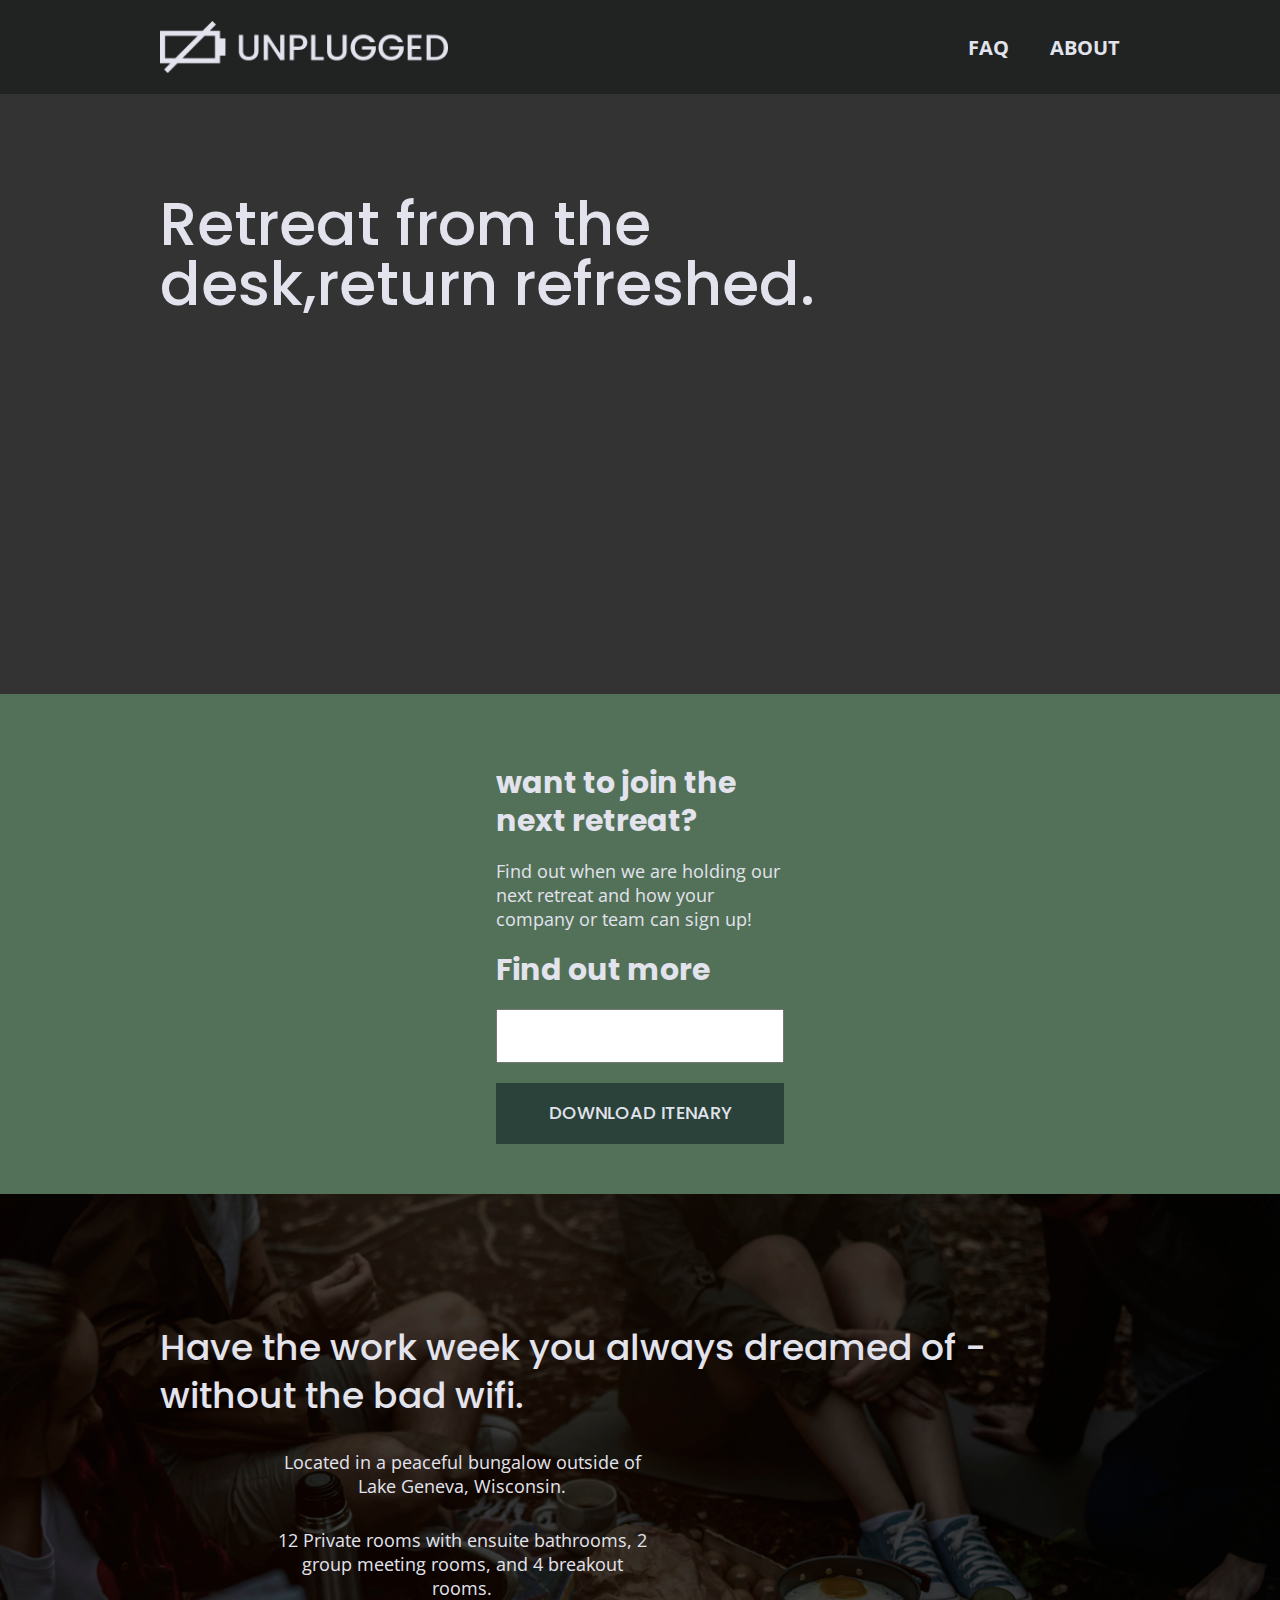
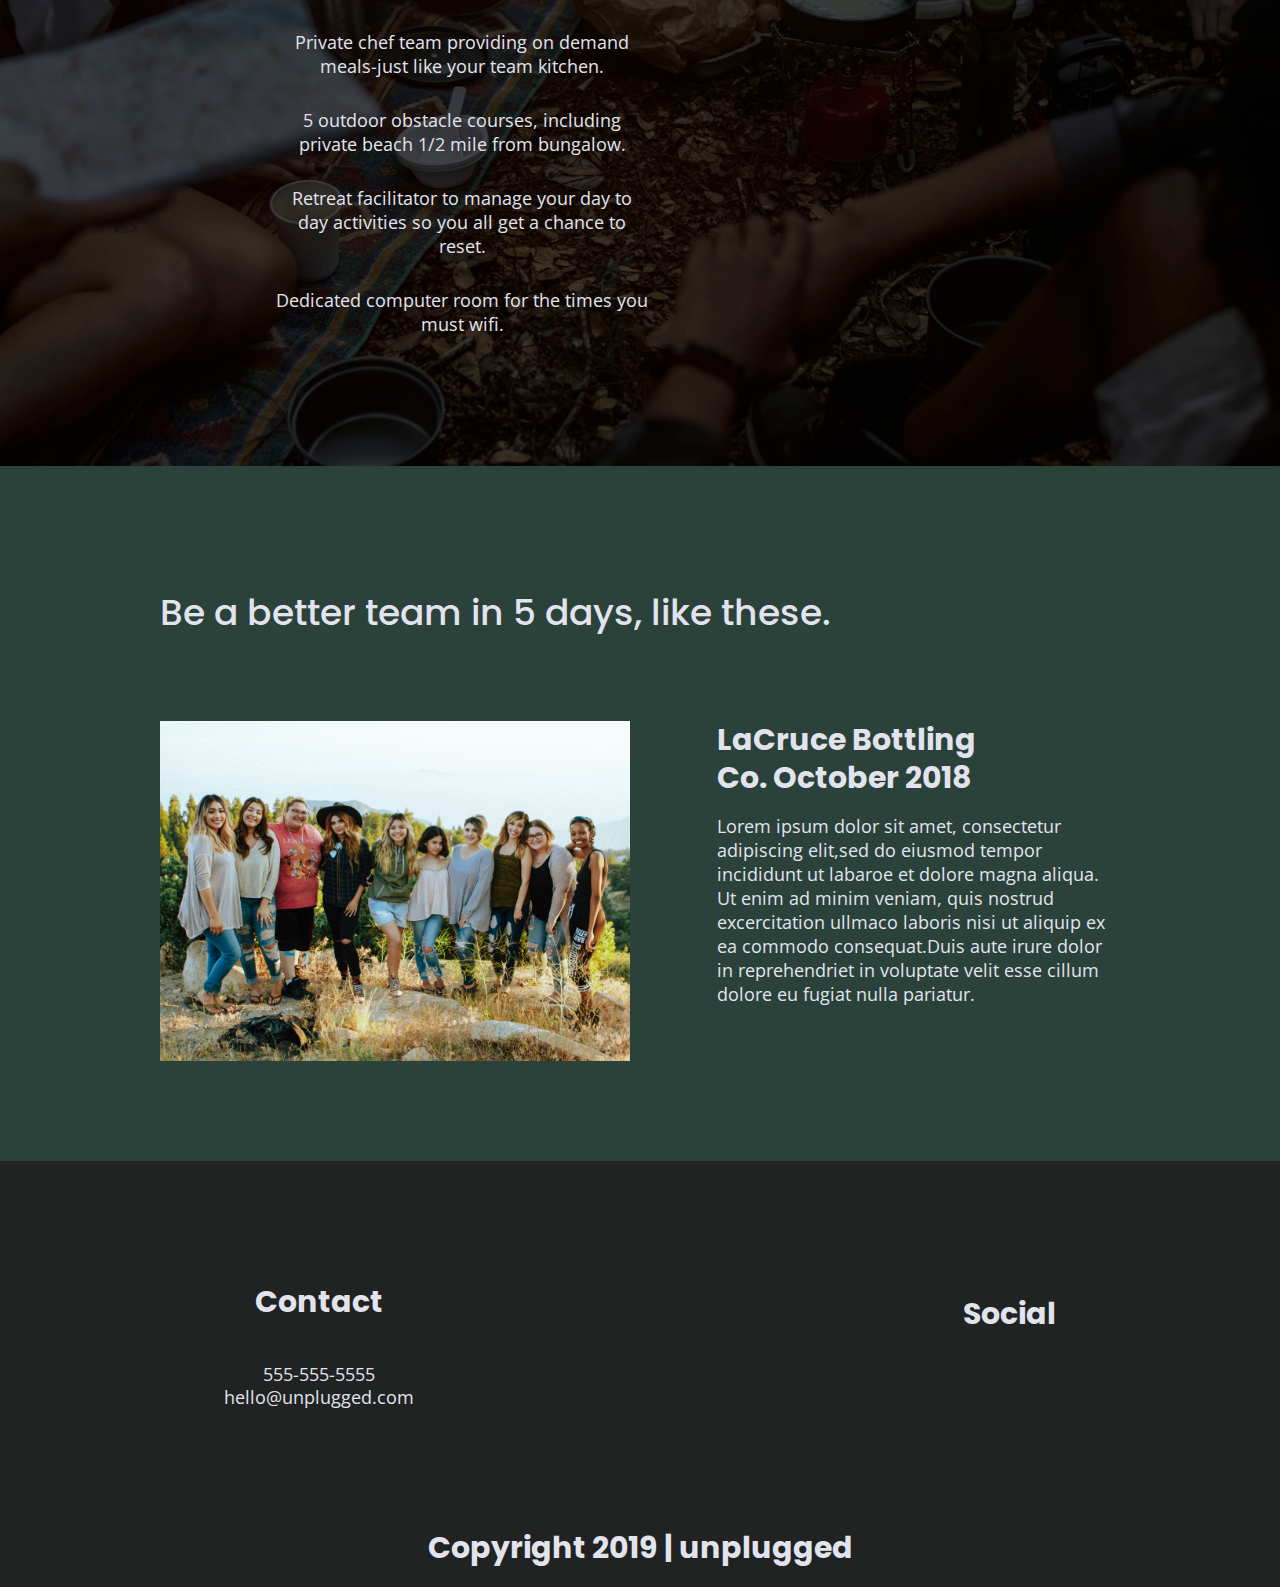
==== commit 8df3ee26: "Added Icons for footer" ====
--- a/index.html
+++ b/index.html
@@ -18,6 +18,7 @@
 
   <link rel="stylesheet" href="css/normalize.css">
   <link rel="stylesheet" href="css/main.css">
+<link rel="stylesheet" href="https://use.fontawesome.com/releases/v5.5.0/css/all.css" integrity="sha384-B4dIYHKNBt8Bc12p+WXckhzcICo0wtJAoU8YZTY5qE0Id1GSseTk6S+L3BlXeVIU" crossorigin="anonymous">
 
   <meta name="theme-color" content="#fafafa">
   <!-- Google Fonts -->
@@ -68,32 +69,44 @@
                   <h2>Have the work week you always dreamed of -without the bad wifi.</h2>
                       <div class="features-item"> 
                          <article>
-                            <p class="fontawesome-icon"></p>
+                           <p class="fontawesome-icon">
+                           <i class="fas fa-campground"></i>
+                           </p>
                             <p class="features-item-description">Located in a peaceful bungalow outside of Lake Geneva, Wisconsin.</p>
                          </article> 
                          
                           <article>
-                            <p class="fontawesome-icon"></p>
+                         <p class="fontawesome-icon">
+                           <i class="fas fa-bed"></i>
+                           </p>
                             <p class="features-item-description">12 Private rooms with ensuite bathrooms, 2 group meeting rooms, and 4 breakout rooms.</p>
                          </article>   
 
                           <article>
-                            <p class="fontawesome-icon"></p>
+                             <p class="fontawesome-icon">
+                           <i class="fas fa-utensils"></i>
+                           </p>
                             <p class="features-item-description">Private chef team providing on demand meals-just like your team kitchen.</p>
                          </article>   
 
                           <article>
-                            <p class="fontawesome-icon"></p>
+                            <p class="fontawesome-icon">
+                           <i class="fas fa-shoe-prints"></i>
+                           </p>
                             <p class="features-item-description">5 outdoor obstacle courses, including private beach 1/2 mile from bungalow.</p>
                          </article>   
 
                           <article>
-                            <p class="fontawesome-icon"></p>
+                            <p class="fontawesome-icon">
+                           <i class="fas fa-smile"></i>
+                           </p>
                             <p class="features-item-description">Retreat facilitator to manage your day to day activities so you all get a chance to reset.</p>
                          </article> 
 
                          <article>
-                            <p class="fontawesome-icon"></p>
+                             <p class="fontawesome-icon">
+                           <i class="fas fa-wifi"></i>
+                           </p>
                             <p class="features-item-description">Dedicated computer room for the times you must wifi.</p>
                          </article> 
                     </div>              
@@ -135,9 +148,9 @@
                 <div class="social">
                   <h4>Social</h4>
                   <div class="social-icons">   
-                  <p><a href="https://www.facebook.com/" target="_blank"><img src="img/facebook.png" alt="facebook"></a> </p>
-                  <p> <a href="https://www.facebook.com/" target="_blank"><img src="" ="img/twitter.png" alt="twitter"></a> </p>
-                  <p> <a href="https://www.facebook.com/" target="_blank"><img src="img/instagram.png" alt="instagram"></a></p>
+                  <p><a href="https://www.facebook.com/" target="_blank"><i class="fab fa-facebook"></i></a> </p>
+                  <p> <a href="https://www.twitter.com/" target="_blank"> <i class="fab fa-twitter"></i></a> </p>
+                  <p> <a href="https://www.instagram.com/" target="_blank"><i class="fab fa-instagram"></i></a></p>
                   </div>
                 </div><!---- Social Ends-->
            </div><!---- Footer-content ends-->
--- a/css/main.css
+++ b/css/main.css
@@ -245,6 +245,11 @@
     display: flex;
     justify-content: center;
     align-items: center;
+   }
+   
+   .social-icons i {
+    
+        margin-left: 30px;
    }
 
    footer.copyright {
@@ -340,7 +345,11 @@
     text-align: center;
     margin: 0;
    }
-
+   
+   .features i {
+    font-size: 3.75em;
+        margin-bottom: 40px;
+   }
    /******Reviews********/
    .reviews{
     background-color: #2a423a;
@@ -370,7 +379,23 @@
     align-items: center;
     flex-flow: row wrap;
    }
-
+    
+   .map figure {
+    width:100%;
+    height:0;
+    padding-bottom: 125%;
+    overflow: hidden;
+    position: relative;
+   }
+
+   .map iframe {
+
+      width:100%;
+      height:100%;
+      position: absolute;
+      top:0;
+      left:0;
+   }
    .contact-section {
     background-color: #2a423a;
     display: flex;
@@ -495,31 +520,7 @@
   clear: both;
 }
 
-aside .form {
-  margin-top: 30px;
-}
- 
-input[type=text] {
-  box-sizing: border-box;
-  width: 100%;
-  color: #2a423a;
-  font-style: italic;
-  padding: 1em;
-}
- 
-input[type=button] {
-  width: 100%;
-  padding: 20px 0;
-  margin-top: 20px;
-  background-color: #2a423a;
-  font-family: 'Poppins', Helvetica, Arial, sans-serif;
-  font-weight: 500;
-  font-size: 1.125em;
-  color: #e2e3ed;
-  border: none;
-  text-align: center;
-  text-transform: uppercase;
-}
+
 
 /* ==========================================================================
    EXAMPLE Media Queries for Responsive Design.
@@ -689,7 +690,10 @@
     .mission-content p {
         width: 45%;
     }
- 
+     
+   .map figure {
+    padding-bottom: 45.5%;
+  }
     .contact-section .content-wrapper h2 {
         width:80%;
     }
@@ -795,6 +799,10 @@
 /* ==========================================================================
    About Page
    ========================================================================== */
+
+     .map figure {
+    padding-bottom: 37.5%;
+  }
     .mission h2,
     .contact-section .content-wrapper h2 {
         width: 95%;
@@ -804,7 +812,9 @@
     .contact-content h4 {
     font-size: 1.875em;
   }
- 
+
+  
+
 /* ==========================================================================
    FAQ Page
    ========================================================================== */
@@ -818,8 +828,8 @@
       font-size: 1.125em;
       line-height: 1;
   }
- 
-
+   
+   
 }
 
 /* ==========================================================================
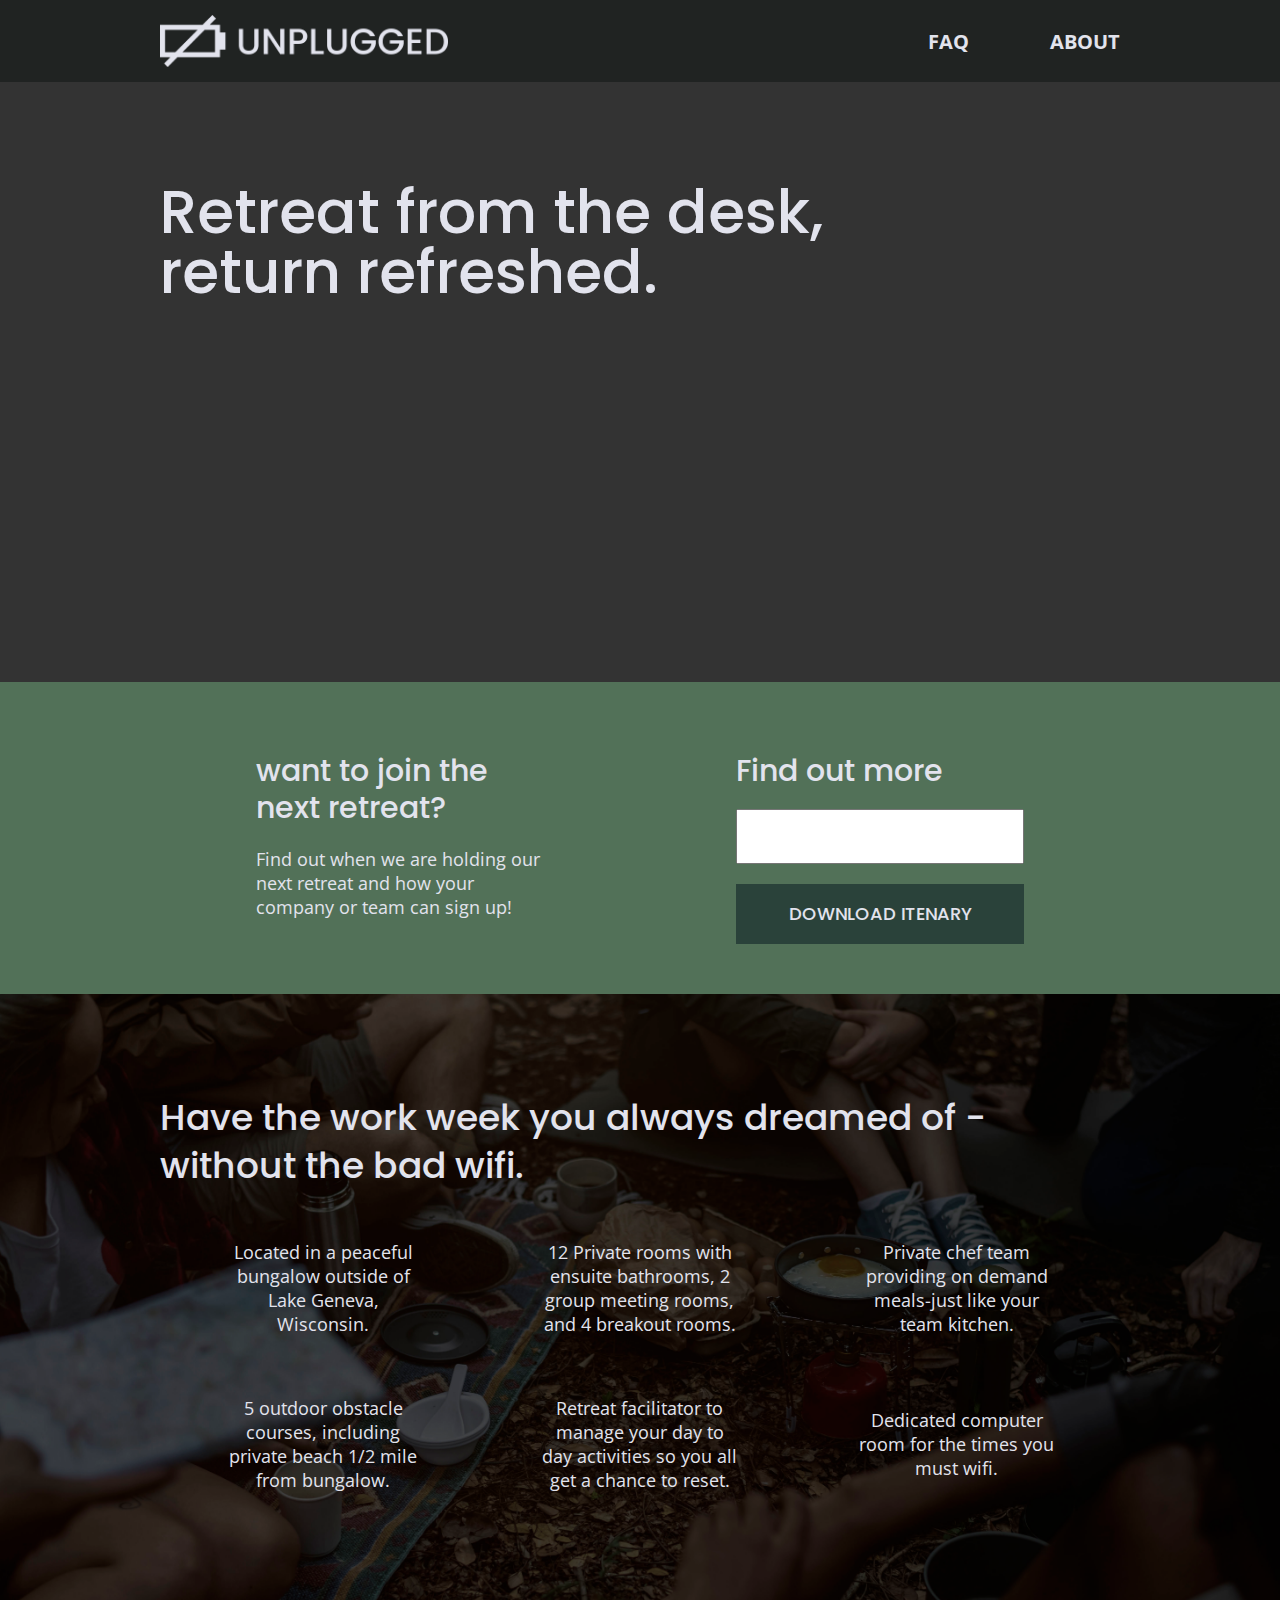
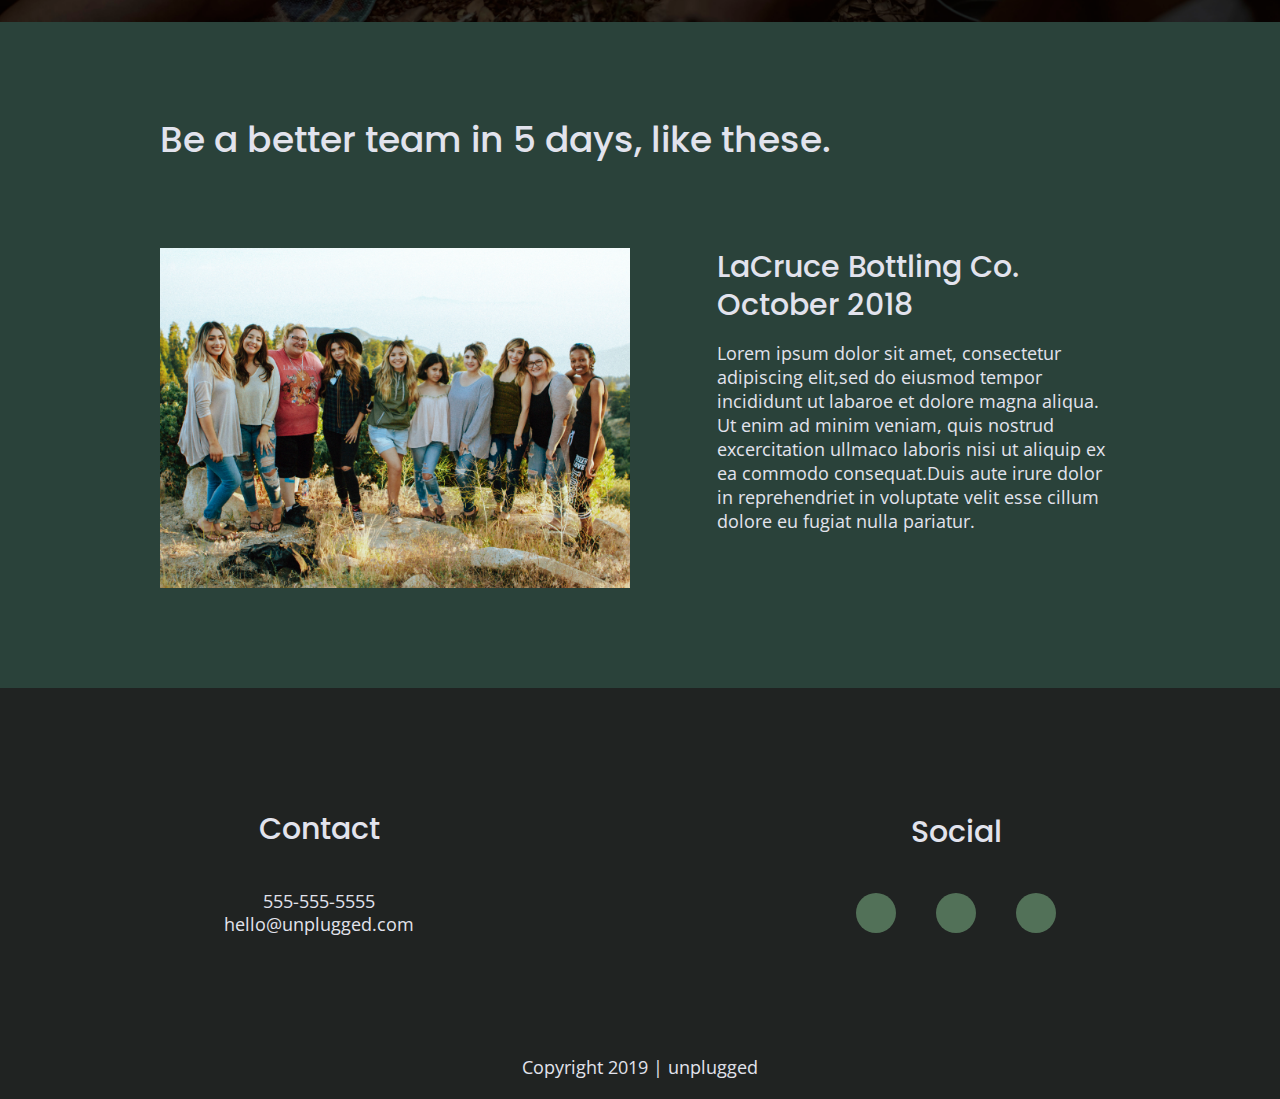
==== commit 1c92b205: "Added Iframes to the Pages" ====
--- a/index.html
+++ b/index.html
@@ -46,7 +46,7 @@
 
             <section class="hero-area">
                 <div class="content-wrapper">  
-               <h1>Retreat from the desk,return refreshed.</h1>         
+               <h1>Retreat from the desk, return refreshed.</h1>         
                </div>
             </section>
              
@@ -56,10 +56,13 @@
                   <div  class="form-description">
                    <h3>want to join the next retreat?</h3>
                   <p>Find out when we are holding our next retreat and how your company or team can sign up!</p>
+                  </div>
+                  <div class="form">
                   <h3>Find out more</h3>
                   <input type="text" name="name" vlue="email address">
                   <input type="button" value="Download Itenary">
                 </div>
+                
               </div>
             </aside><!-- aside content wrapper ends -->
 
@@ -146,18 +149,26 @@
                 </address>
 
                 <div class="social">
+
                   <h4>Social</h4>
+
                   <div class="social-icons">   
-                  <p><a href="https://www.facebook.com/" target="_blank"><i class="fab fa-facebook"></i></a> </p>
+               
+                    <p> 
+                    <a href="https://www.facebook.com/" target="_blank"><i class="fab fa-facebook-f"></i></a> 
+                    </p>
+                  
                   <p> <a href="https://www.twitter.com/" target="_blank"> <i class="fab fa-twitter"></i></a> </p>
                   <p> <a href="https://www.instagram.com/" target="_blank"><i class="fab fa-instagram"></i></a></p>
+
                   </div>
+
                 </div><!---- Social Ends-->
            </div><!---- Footer-content ends-->
 
           </div> <!---- Footer content-wrapper ends-->  
           <div class="copyright">
-                  <h3>Copyright 2019 | unplugged</h3>
+                  <p>Copyright 2019 | unplugged</p>
           </div>
         </footer>
 
--- a/css/main.css
+++ b/css/main.css
@@ -104,6 +104,8 @@
 ol {
  
  list-style-type: none;
+  margin: 0;
+  padding: 0;
 }
  
 a {
@@ -116,6 +118,7 @@
    font-family: 'Poppins', sans-serif;
    font-weight: 500;
    font-size: 1.875em;
+   margin:0;
 }
  
 h3, 
@@ -123,7 +126,7 @@
   font-family: 'Poppins', sans-serif;
   margin:20px 0;
   font-size: 1.125em;
-  margin: 20px 0;
+ font-weight: 500;
 }
  
 p {
@@ -169,11 +172,12 @@
 
   header .content-wrapper{
 
-    display: flex;
-    justify-content: center;
-    align-items: center;
-    flex-flow: row wrap;
     margin: 0;
+    display: flex;
+    justify-content: center;
+    align-items: center;
+    flex-flow: row wrap;
+   
  
    }
    
@@ -184,7 +188,8 @@
     justify-content: center;
     align-items: center;
     flex-flow: row wrap;
-   }
+  }
+
    .header-divider{
 
        background: #3a3a3a; 
@@ -193,7 +198,7 @@
        margin:10px 0 20px 0;
    }
    header nav {
-
+   
     width: 60%;
     font-size: 1.125em;
     font-weight: 700;
@@ -206,10 +211,11 @@
    }
 
    header nav ul {
-
+    
+     width: 100%;
     display: flex;
     justify-content: space-around;
-    width: 100%;
+   
    }
    
    header nav ul li {
@@ -242,17 +248,24 @@
    }
 
    footer .social-icons p {
-    display: flex;
-    justify-content: center;
-    align-items: center;
-   }
-   
-   .social-icons i {
-    
-        margin-left: 30px;
-   }
-
-   footer.copyright {
+    background-color: #527158;
+    border-radius: 50%;
+    width: 40px;
+    height: 40px;
+    display: flex;
+    justify-content: center;
+    align-items: center;
+   
+   }
+    footer .social-icons p i {
+      
+      font-size: 1.3125em;
+       
+   }
+   
+   
+
+   footer .copyright {
     margin: 20px 0;
 
    }
@@ -333,7 +346,7 @@
     margin: 30px 0;
    }
 
-   .features .features-items{
+   .features .features-item{
 
     display: flex;
     justify-content: center;
@@ -405,8 +418,8 @@
    }
    
    .contact-content p {
-  margin: 0;
-} 
+    margin: 0;
+   } 
   /***-------- Faq's Page-----****/
 
    .faq {
@@ -418,7 +431,7 @@
     flex-flow: row wrap;
    }
 
-   .faq .contact-wrapper{
+   .faq .content-wrapper{
     margin: 50px 0 0 0;
     display: flex;
     justify-content: center;
@@ -533,6 +546,7 @@
   /*TABLET STYLES GO HERE*/
 
    /* General styles */
+
   .content-wrapper {
     max-width: 640px;
     margin: 100px 0;
@@ -594,7 +608,7 @@
 
  
     /* Aside */
-    aside .content-wrapper {
+    aside .content-wrapper{
         margin: 50px 0;
         display: flex;
         justify-content: space-between;
@@ -674,8 +688,14 @@
   footer p {
       line-height: 1.285;
   }
+
+  footer .social-icons {
+    width: 12.5em;
+    justify-content: space-between;
+  }
+  
     footer .copyright{
-      width:100%;
+      margin: 20px 0;
       }
 
      /*About Page*/
@@ -703,7 +723,7 @@
         justify-content:space-between;
         align-items:flex-start;
       }
-
+  
       /*Faq Page*/
 
       .faq .content-wrapper {
@@ -718,7 +738,7 @@
         width: 100%;
        }
 
-     .faq h4,
+     .faq h4,   
     .faq p {
       font-size: .875em;
       line-height: 1.125;
@@ -800,7 +820,7 @@
    About Page
    ========================================================================== */
 
-     .map figure {
+  .map figure {
     padding-bottom: 37.5%;
   }
     .mission h2,
